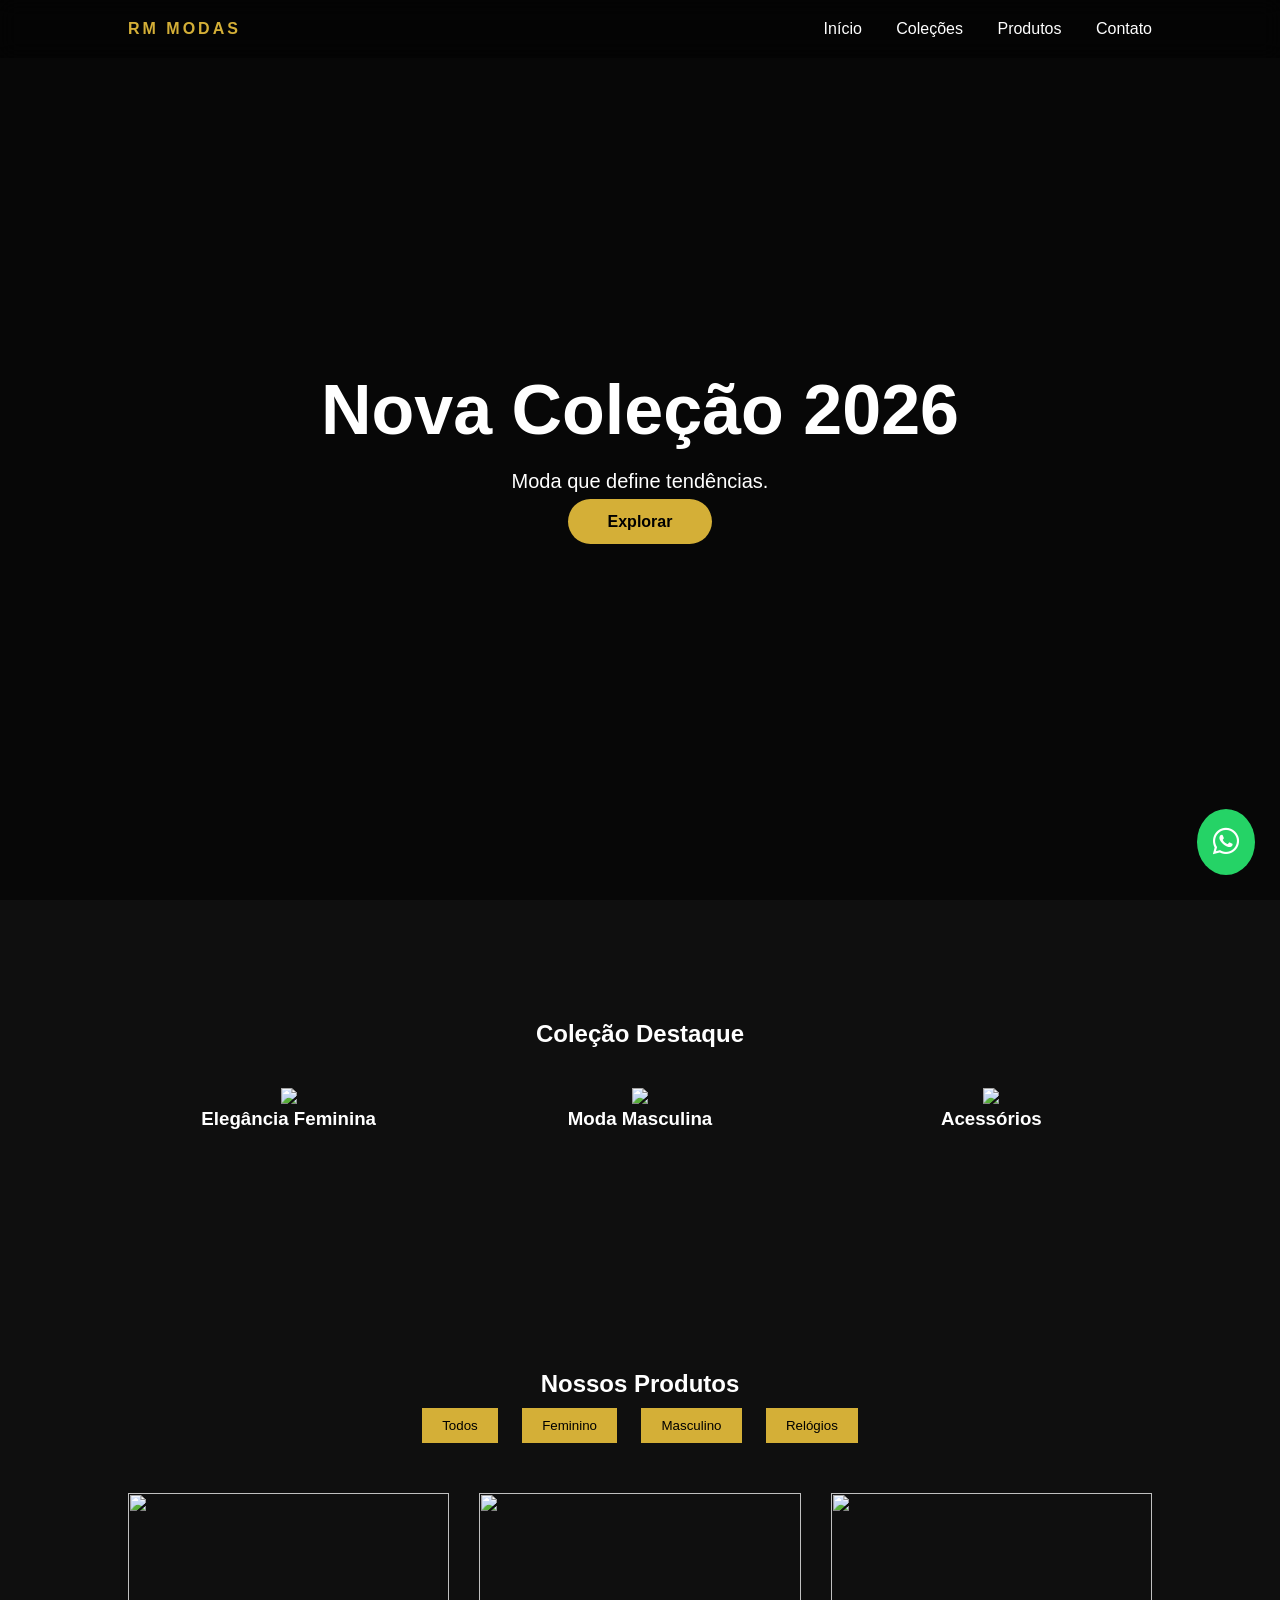
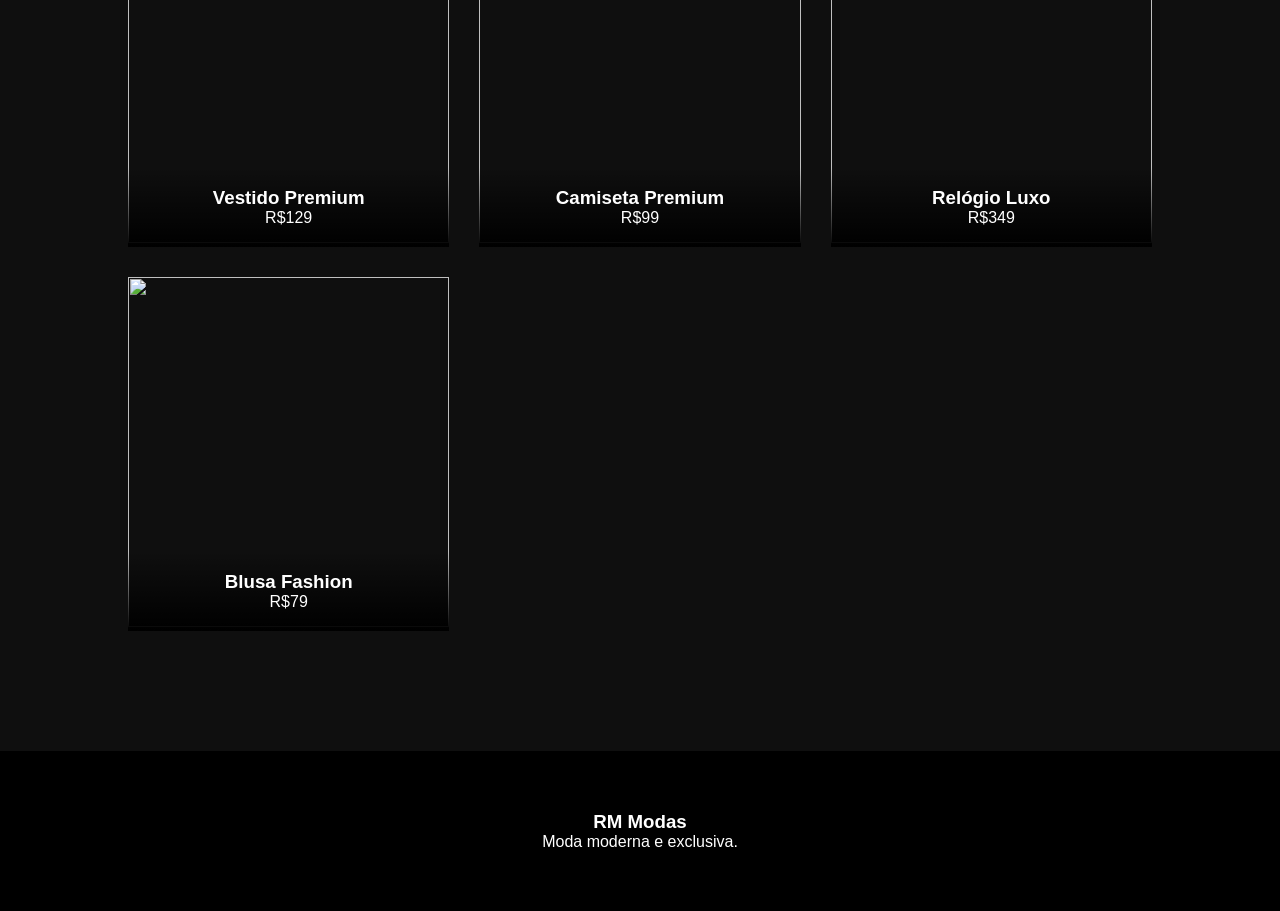
==== loja-de-roupas/index.html @ 741c0644 "adicionei projetos existentes adicionado projeto loja de roupas e barbearia" ====
<!DOCTYPE html>
<html lang="pt-br">

<head>

<meta charset="UTF-8">
<meta name="viewport" content="width=device-width, initial-scale=1.0">

<title>RM Modas | Coleção Premium</title>

<link rel="stylesheet" href="css/style.css">

<link rel="stylesheet"
href="https://cdnjs.cloudflare.com/ajax/libs/font-awesome/6.5.0/css/all.min.css">

</head>

<body>

<header id="header">

<div class="logo">RM MODAS</div>

<nav>

<a href="#">Início</a>
<a href="#colecao">Coleções</a>
<a href="#produtos">Produtos</a>
<a href="#contato">Contato</a>

</nav>

</header>

<section class="hero">

<div class="hero-content">

<h1>Nova Coleção 2026</h1>

<p>Moda que define tendências.</p>

<a href="#produtos" class="btn">Explorar</a>

</div>

</section>


<section class="colecao" id="colecao">

<h2>Coleção Destaque</h2>

<div class="colecao-grid">

<div class="colecao-card">
<img src="https://images.unsplash.com/photo-1483985988355-763728e1935b">
<h3>Elegância Feminina</h3>
</div>

<div class="colecao-card">
<img src="https://images.unsplash.com/photo-1516826957135-700dedea698c">
<h3>Moda Masculina</h3>
</div>

<div class="colecao-card">
<img src="https://images.unsplash.com/photo-1518546305927-5a555bb7020d">
<h3>Acessórios</h3>
</div>

</div>

</section>


<section class="produtos" id="produtos">

<h2>Nossos Produtos</h2>

<div class="filtros">

<button data-filter="all">Todos</button>
<button data-filter="feminino">Feminino</button>
<button data-filter="masculino">Masculino</button>
<button data-filter="relogio">Relógios</button>

</div>

<div class="galeria">

<div class="item feminino">
<img src="https://images.unsplash.com/photo-1520975922071-7b1d6c60dff1">
<div class="info">
<h3>Vestido Premium</h3>
<p>R$129</p>
</div>
</div>

<div class="item masculino">
<img src="https://images.unsplash.com/photo-1520974735194-ef2d04c33c8e">
<div class="info">
<h3>Camiseta Premium</h3>
<p>R$99</p>
</div>
</div>

<div class="item relogio">
<img src="https://images.unsplash.com/photo-1509048191080-d2984bad6ae5">
<div class="info">
<h3>Relógio Luxo</h3>
<p>R$349</p>
</div>
</div>

<div class="item feminino">
<img src="https://images.unsplash.com/photo-1503341504253-dff4815485f1">
<div class="info">
<h3>Blusa Fashion</h3>
<p>R$79</p>
</div>
</div>

</div>

</section>


<footer id="contato">

<h3>RM Modas</h3>

<p>Moda moderna e exclusiva.</p>

</footer>


<a href="https://wa.me/5541992274453" class="whatsapp" target="_blank">

<i class="fab fa-whatsapp"></i>

</a>

<script src="js/script.js"></script>

</body>
</html>
---- loja-de-roupas/css/style.css ----
*{
margin:0;
padding:0;
box-sizing:border-box;
font-family:Arial;
}

body{
background:#0f0f0f;
color:white;
}

/* MENU GLASS */

header{

position:fixed;

width:100%;

display:flex;

justify-content:space-between;

padding:20px 10%;

background:rgba(0,0,0,0.4);

backdrop-filter:blur(10px);

z-index:1000;

}

nav a{

margin-left:30px;

color:white;

text-decoration:none;

transition:0.3s;

}

nav a:hover{

color:#d4af37;

}

.logo{

font-weight:bold;

letter-spacing:3px;

color:#d4af37;

}

/* HERO */

.hero{

height:100vh;

background:

linear-gradient(#0008,#0008),

url("https://images.unsplash.com/photo-1445205170230-053b83016050");

background-size:cover;

display:flex;

align-items:center;

justify-content:center;

text-align:center;

}

.hero h1{

font-size:70px;

}

.hero p{

margin:20px 0;

font-size:20px;

}

.btn{

background:#d4af37;

padding:14px 40px;

border-radius:40px;

text-decoration:none;

color:#000;

font-weight:bold;

}

/* COLEÇÕES */

.colecao{

padding:120px 10%;

text-align:center;

}

.colecao-grid{

display:grid;

grid-template-columns:repeat(auto-fit,minmax(300px,1fr));

gap:30px;

margin-top:40px;

}

.colecao-card{

overflow:hidden;

border-radius:10px;

}

.colecao-card img{

width:100%;

transition:0.5s;

}

.colecao-card:hover img{

transform:scale(1.1);

}

/* PRODUTOS */

.produtos{

padding:120px 10%;

text-align:center;

}

.filtros button{

margin:10px;

padding:10px 20px;

background:#d4af37;

border:none;

cursor:pointer;

}

.galeria{

margin-top:40px;

display:grid;

grid-template-columns:repeat(auto-fit,minmax(250px,1fr));

gap:30px;

}

.item{

position:relative;

overflow:hidden;

}

.item img{

width:100%;

height:350px;

object-fit:cover;

}

.info{

position:absolute;

bottom:0;

background:linear-gradient(transparent,#000);

width:100%;

padding:20px;

}

/* FOOTER */

footer{

padding:60px;

text-align:center;

background:#000;

}

/* WHATSAPP */

.whatsapp{

position:fixed;

right:25px;

bottom:25px;

background:#25d366;

font-size:30px;

padding:16px;

border-radius:50%;

color:white;

}
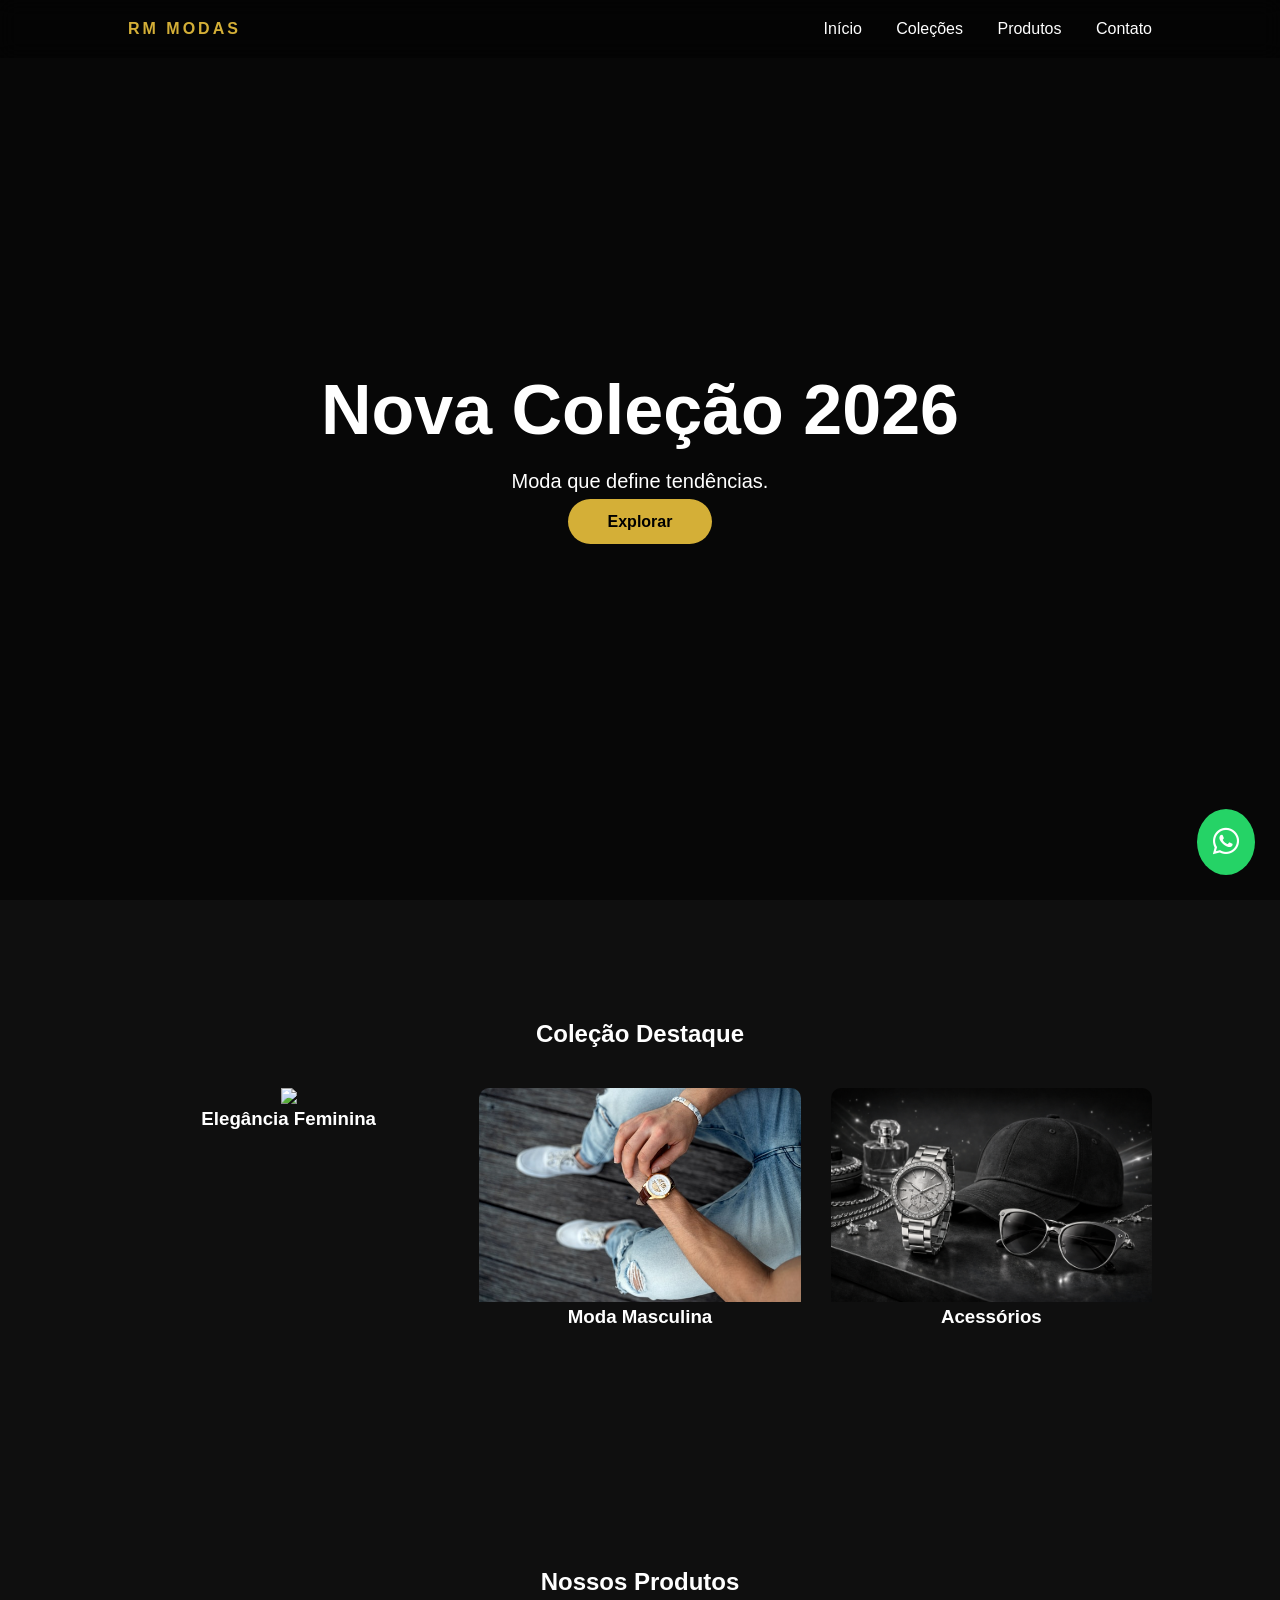
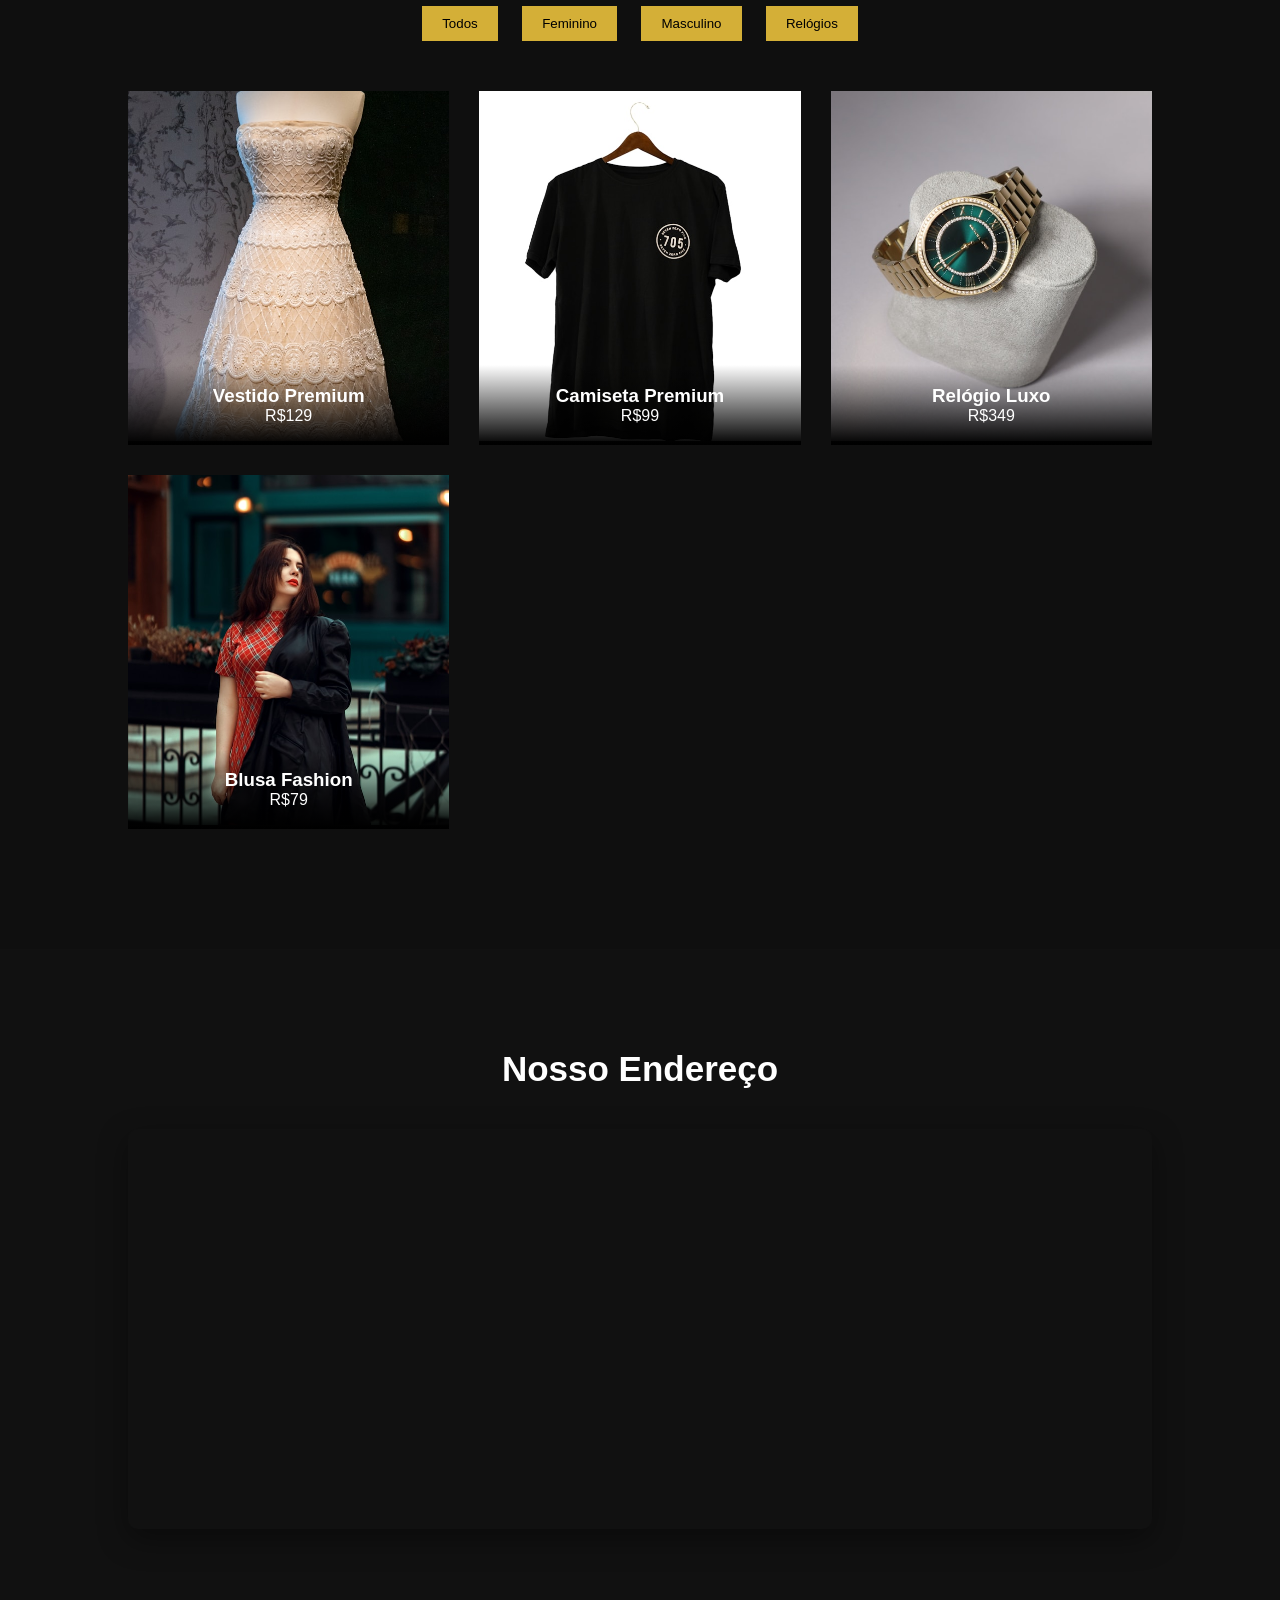
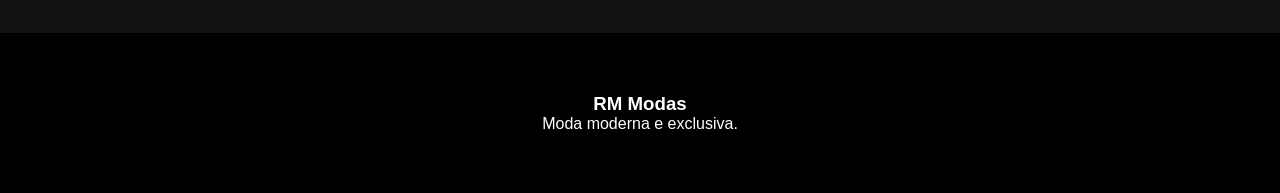
==== commit 3ac6a6c8: "atualização site de roupas" ====
--- a/loja-de-roupas/index.html
+++ b/loja-de-roupas/index.html
@@ -59,12 +59,12 @@
 </div>
 
 <div class="colecao-card">
-<img src="https://images.unsplash.com/photo-1516826957135-700dedea698c">
+<img src="img/moda-masc.jpg">
 <h3>Moda Masculina</h3>
 </div>
 
 <div class="colecao-card">
-<img src="https://images.unsplash.com/photo-1518546305927-5a555bb7020d">
+<img src="img/acessorios.png">
 <h3>Acessórios</h3>
 </div>
 
@@ -89,7 +89,7 @@
 <div class="galeria">
 
 <div class="item feminino">
-<img src="https://images.unsplash.com/photo-1520975922071-7b1d6c60dff1">
+<img src="img/vestido.jpg">
 <div class="info">
 <h3>Vestido Premium</h3>
 <p>R$129</p>
@@ -97,7 +97,7 @@
 </div>
 
 <div class="item masculino">
-<img src="https://images.unsplash.com/photo-1520974735194-ef2d04c33c8e">
+<img src="img/camiseta.jpg">
 <div class="info">
 <h3>Camiseta Premium</h3>
 <p>R$99</p>
@@ -105,7 +105,7 @@
 </div>
 
 <div class="item relogio">
-<img src="https://images.unsplash.com/photo-1509048191080-d2984bad6ae5">
+<img src="img/relogio.jpg">
 <div class="info">
 <h3>Relógio Luxo</h3>
 <p>R$349</p>
@@ -113,7 +113,7 @@
 </div>
 
 <div class="item feminino">
-<img src="https://images.unsplash.com/photo-1503341504253-dff4815485f1">
+<img src="img/blusa.jpg">
 <div class="info">
 <h3>Blusa Fashion</h3>
 <p>R$79</p>
@@ -121,6 +121,21 @@
 </div>
 
 </div>
+
+</section>
+
+<section class="mapa">
+
+<h2>Nosso Endereço</h2>
+
+<iframe 
+src="https://www.google.com/maps?q=Balneario%20Praia%20do%20Leste%20PR&output=embed"
+width="100%" 
+height="400" 
+style="border:0;" 
+allowfullscreen="" 
+loading="lazy">
+</iframe>
 
 </section>
 
--- a/loja-de-roupas/css/style.css
+++ b/loja-de-roupas/css/style.css
@@ -185,11 +185,8 @@
 .galeria{
 
 margin-top:40px;
-
 display:grid;
-
 grid-template-columns:repeat(auto-fit,minmax(250px,1fr));
-
 gap:30px;
 
 }
@@ -258,4 +255,30 @@
 
 color:white;
 
+}
+
+.mapa{
+
+padding:100px 10%;
+
+background:#111;
+
+text-align:center;
+
+}
+
+.mapa h2{
+
+margin-bottom:40px;
+
+font-size:35px;
+
+}
+
+.mapa iframe{
+
+border-radius:10px;
+
+box-shadow:0 10px 30px rgba(0,0,0,0.4);
+
 }
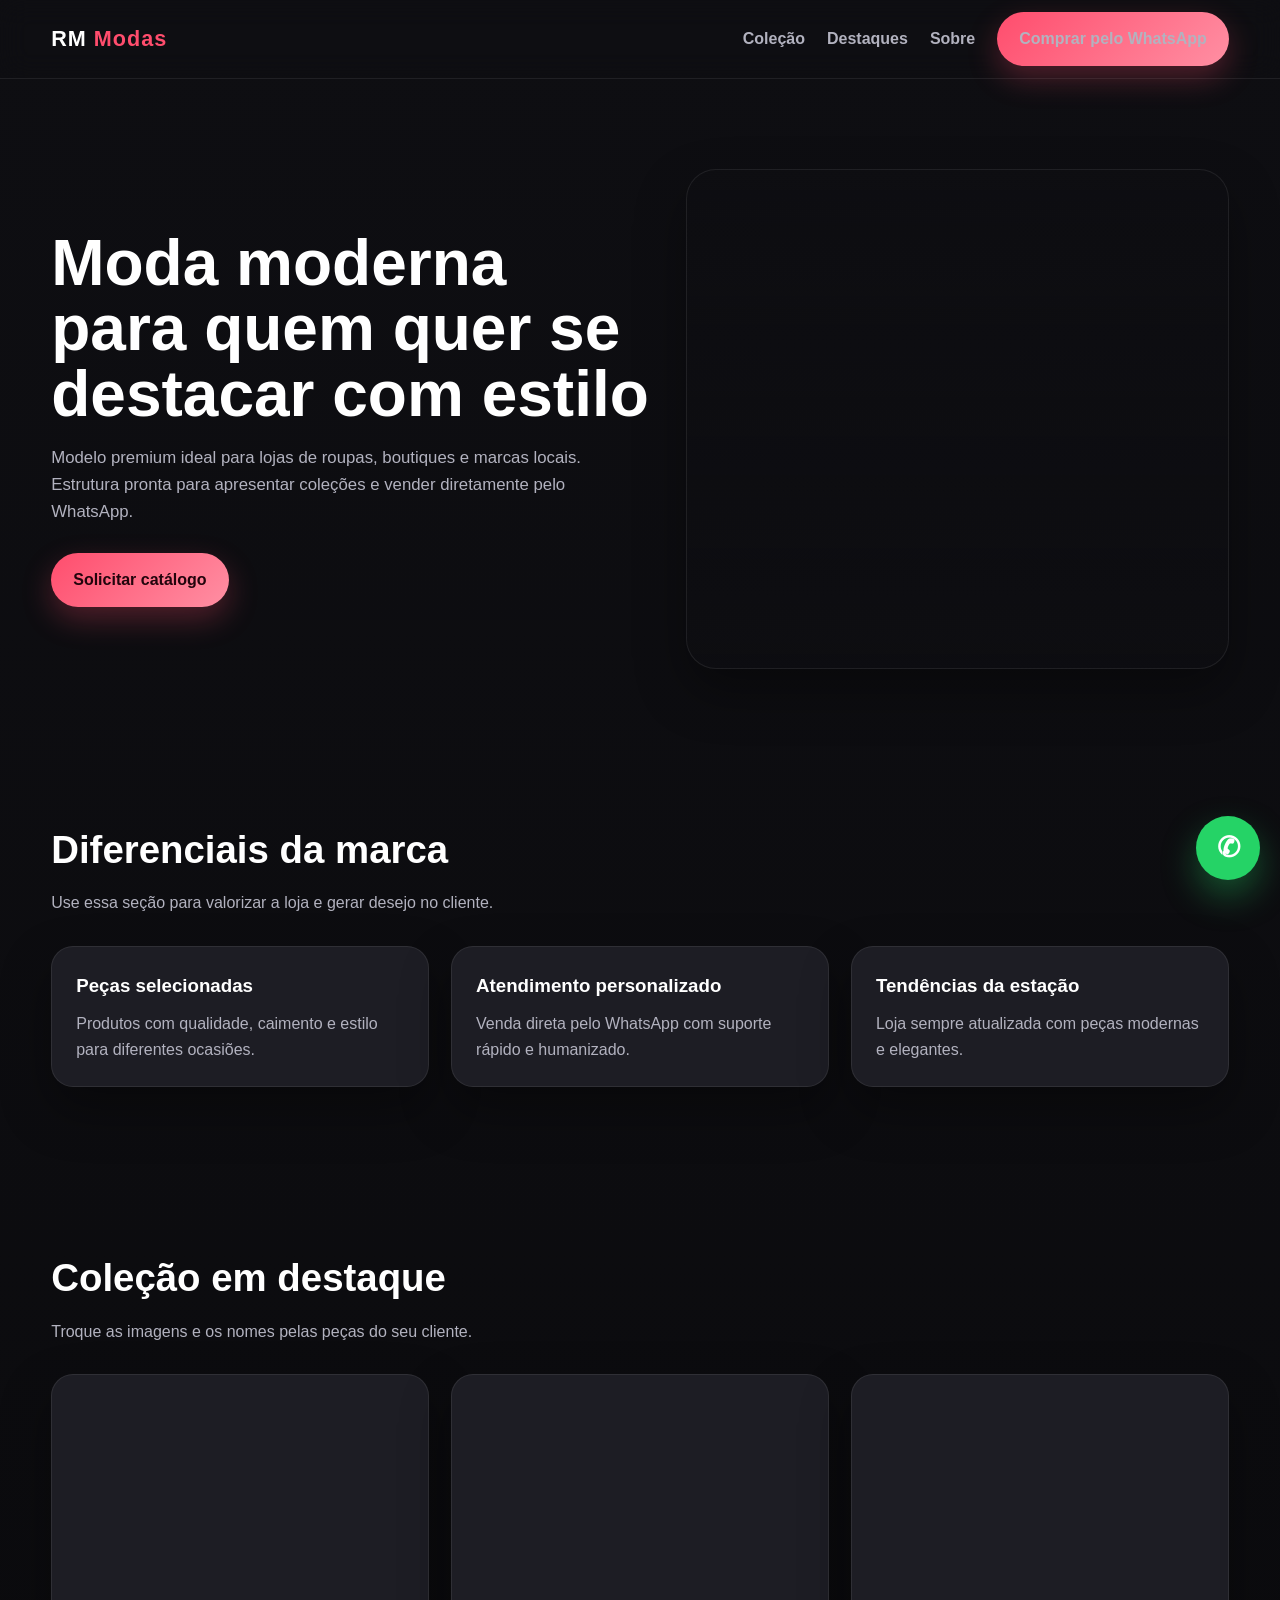
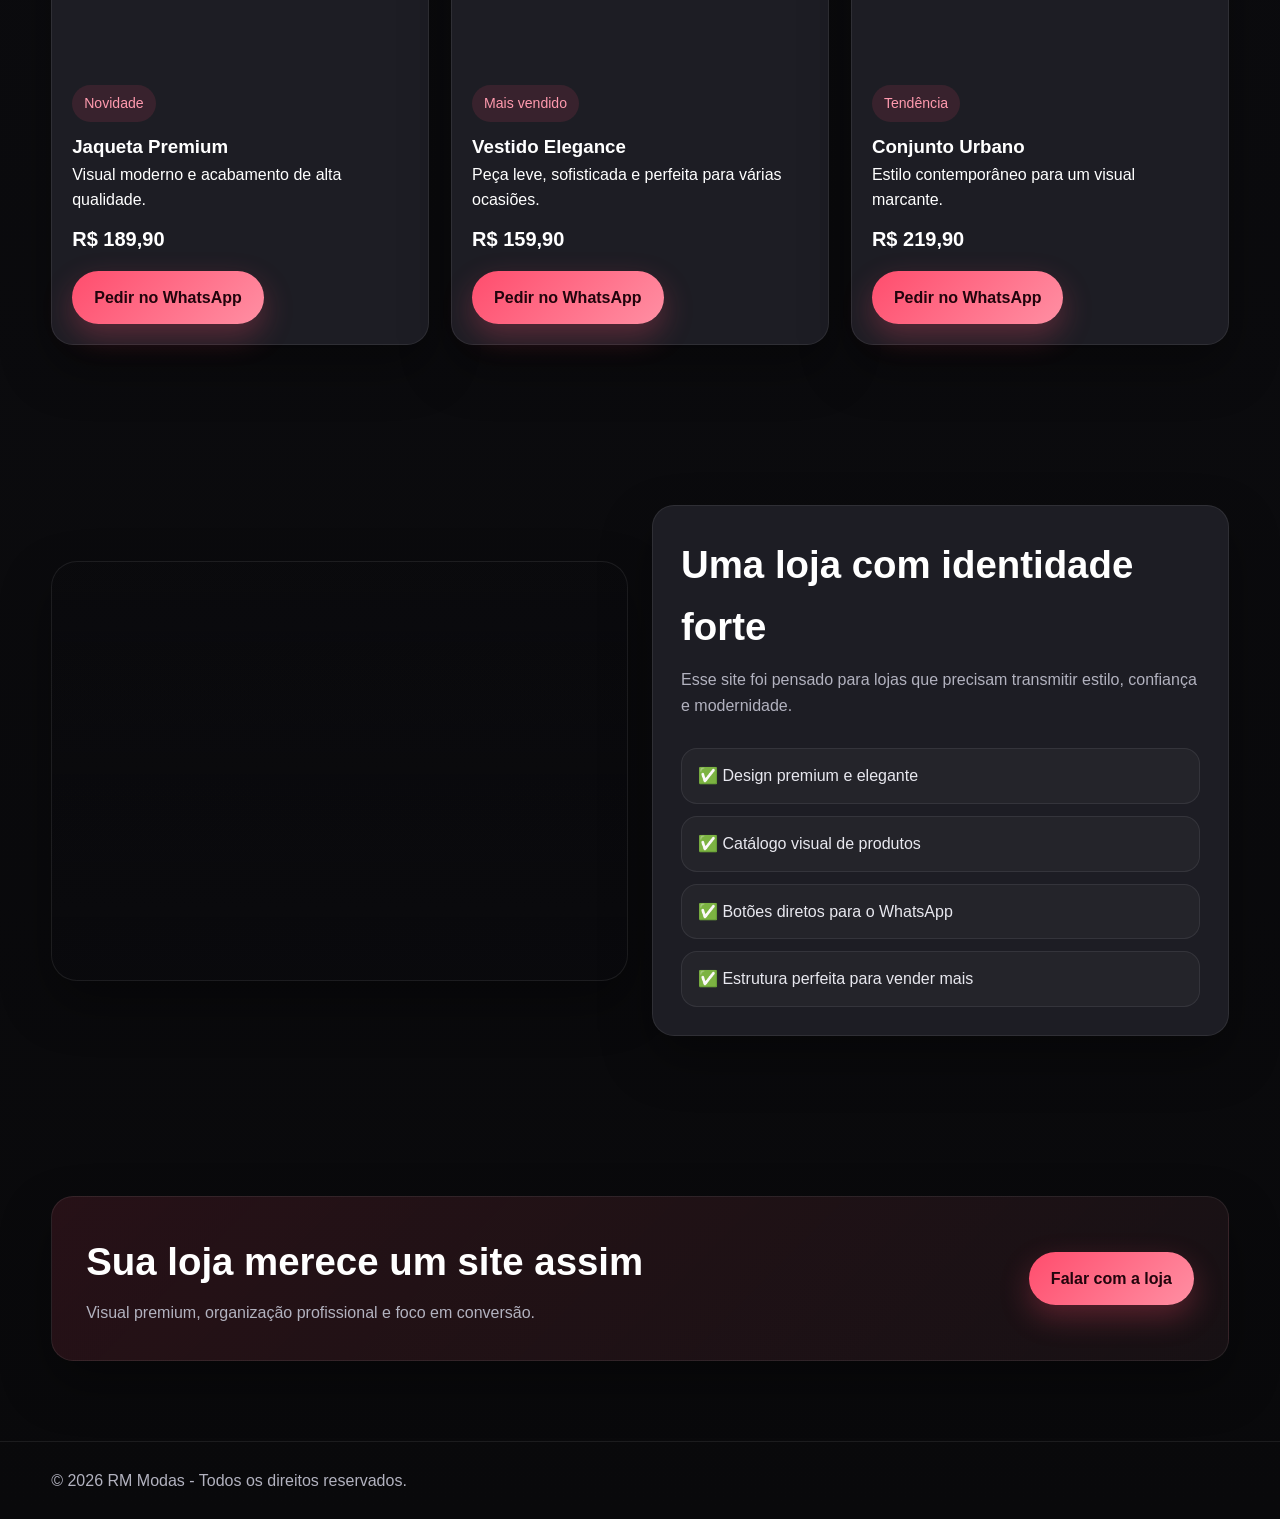
==== commit 755c5364: "criado pagina de serviços, e atualizado modelos de sites" ====
--- a/loja-de-roupas/index.html
+++ b/loja-de-roupas/index.html
@@ -1,161 +1,407 @@
 <!DOCTYPE html>
-<html lang="pt-br">
-
+<html lang="pt-BR">
 <head>
-
-<meta charset="UTF-8">
-<meta name="viewport" content="width=device-width, initial-scale=1.0">
-
-<title>RM Modas | Coleção Premium</title>
-
-<link rel="stylesheet" href="css/style.css">
-
-<link rel="stylesheet"
-href="https://cdnjs.cloudflare.com/ajax/libs/font-awesome/6.5.0/css/all.min.css">
-
+  <meta charset="UTF-8">
+  <meta name="viewport" content="width=device-width, initial-scale=1.0">
+  <title>RM Modas | Estilo e Elegância</title>
+  <meta name="description" content="Moda feminina e masculina com estilo, qualidade e atendimento direto pelo WhatsApp.">
+  <style>
+    :root{
+      --bg:#0f0f12;
+      --bg-soft:#18181d;
+      --card:#1d1d24;
+      --line:rgba(255,255,255,.08);
+      --text:#ffffff;
+      --muted:#b2b2bf;
+      --primary:#ff4d6d;
+      --primary-2:#ff8fa3;
+      --radius:22px;
+      --max:1200px;
+      --shadow:0 22px 50px rgba(0,0,0,.35);
+    }
+
+    *{margin:0;padding:0;box-sizing:border-box}
+    body{
+      font-family:Arial, Helvetica, sans-serif;
+      background:linear-gradient(180deg, #0e0e12, #09090b);
+      color:var(--text);
+      line-height:1.6;
+    }
+
+    a{text-decoration:none;color:inherit}
+    .container{width:min(92%,var(--max));margin:0 auto}
+    img{max-width:100%;display:block}
+
+    .header{
+      position:sticky;top:0;z-index:1000;
+      background:rgba(15,15,18,.78);
+      backdrop-filter:blur(14px);
+      border-bottom:1px solid var(--line);
+    }
+
+    .nav{
+      min-height:78px;
+      display:flex;
+      align-items:center;
+      justify-content:space-between;
+      gap:20px;
+    }
+
+    .logo{
+      font-size:1.35rem;
+      font-weight:800;
+      letter-spacing:1px;
+    }
+    .logo span{color:var(--primary)}
+
+    .menu{display:flex;gap:22px;align-items:center}
+    .menu a{color:var(--muted);font-weight:600}
+    .menu a:hover{color:#fff}
+
+    .btn{
+      padding:14px 22px;
+      border-radius:999px;
+      display:inline-flex;
+      align-items:center;
+      justify-content:center;
+      font-weight:700;
+      transition:.3s ease;
+    }
+
+    .btn-primary{
+      background:linear-gradient(135deg,var(--primary),var(--primary-2));
+      color:#22040c;
+      box-shadow:0 12px 30px rgba(255,77,109,.28);
+    }
+
+    .hero{
+      padding:90px 0 70px;
+    }
+
+    .hero-grid{
+      display:grid;
+      grid-template-columns:1.05fr .95fr;
+      gap:34px;
+      align-items:center;
+    }
+
+    .hero h1{
+      font-size:clamp(2.4rem,5vw,4.8rem);
+      line-height:1.02;
+      margin-bottom:18px;
+    }
+
+    .hero p{
+      color:var(--muted);
+      font-size:1.05rem;
+      margin-bottom:28px;
+      max-width:620px;
+    }
+
+    .hero-image{
+      min-height:500px;
+      border-radius:30px;
+      background:
+        linear-gradient(rgba(14,14,18,.2), rgba(14,14,18,.55)),
+        url('https://images.unsplash.com/photo-1483985988355-763728e1935b?auto=format&fit=crop&w=1200&q=80') center/cover;
+      border:1px solid var(--line);
+      box-shadow:var(--shadow);
+    }
+
+    section{padding:80px 0}
+    .section-title{
+      font-size:clamp(1.8rem,3vw,3rem);
+      margin-bottom:10px;
+    }
+    .section-subtitle{
+      color:var(--muted);
+      margin-bottom:30px;
+      max-width:700px;
+    }
+
+    .features{
+      display:grid;
+      grid-template-columns:repeat(3,1fr);
+      gap:22px;
+    }
+
+    .feature,.product,.cta,.about-box{
+      background:var(--card);
+      border:1px solid var(--line);
+      border-radius:var(--radius);
+      box-shadow:var(--shadow);
+    }
+
+    .feature{
+      padding:24px;
+    }
+
+    .feature h3{margin-bottom:10px}
+    .feature p{color:var(--muted)}
+
+    .products{
+      display:grid;
+      grid-template-columns:repeat(3,1fr);
+      gap:22px;
+    }
+
+    .product-image{
+      height:290px;
+      border-top-left-radius:22px;
+      border-top-right-radius:22px;
+      background-size:cover;
+      background-position:center;
+    }
+
+    .product-content{
+      padding:20px;
+    }
+
+    .tag{
+      display:inline-block;
+      padding:7px 12px;
+      border-radius:999px;
+      background:rgba(255,77,109,.12);
+      color:#ff9aae;
+      font-size:.88rem;
+      margin-bottom:10px;
+    }
+
+    .price{
+      margin:10px 0 16px;
+      font-size:1.25rem;
+      font-weight:800;
+      color:#fff;
+    }
+
+    .about{
+      display:grid;
+      grid-template-columns:1fr 1fr;
+      gap:24px;
+      align-items:center;
+    }
+
+    .about-photo{
+      min-height:420px;
+      border-radius:26px;
+      background:
+        linear-gradient(rgba(10,10,14,.25), rgba(10,10,14,.55)),
+        url('https://images.unsplash.com/photo-1445205170230-053b83016050?auto=format&fit=crop&w=1200&q=80') center/cover;
+      border:1px solid var(--line);
+      box-shadow:var(--shadow);
+    }
+
+    .about-box{
+      padding:28px;
+    }
+
+    .about-box ul{
+      margin-top:18px;
+      display:grid;
+      gap:12px;
+      list-style:none;
+    }
+
+    .about-box li{
+      background:rgba(255,255,255,.03);
+      border:1px solid var(--line);
+      padding:14px 16px;
+      border-radius:16px;
+      color:#e8e8ef;
+    }
+
+    .cta{
+      padding:34px;
+      display:flex;
+      align-items:center;
+      justify-content:space-between;
+      gap:20px;
+      flex-wrap:wrap;
+      background:linear-gradient(135deg, rgba(255,77,109,.12), rgba(255,143,163,.06));
+    }
+
+    .footer{
+      padding:26px 0;
+      border-top:1px solid var(--line);
+      color:var(--muted);
+    }
+
+    .whatsapp{
+      position:fixed;
+      right:20px;
+      bottom:20px;
+      width:64px;height:64px;border-radius:50%;
+      background:#25D366;color:#fff;
+      display:grid;place-items:center;
+      font-size:28px;font-weight:700;
+      box-shadow:0 16px 35px rgba(37,211,102,.35);
+      z-index:999;
+    }
+
+    .mobile-toggle{
+      display:none;
+      background:none;border:none;color:#fff;
+      font-size:1.8rem;cursor:pointer;
+    }
+
+    @media (max-width: 980px){
+      .hero-grid,.about,.features,.products{grid-template-columns:1fr}
+      .hero-image{min-height:360px}
+    }
+
+    @media (max-width: 768px){
+      .mobile-toggle{display:block}
+      .menu{
+        display:none;
+        position:absolute;
+        top:78px;left:0;right:0;
+        padding:20px;
+        flex-direction:column;
+        align-items:flex-start;
+        background:#14141a;
+        border-bottom:1px solid var(--line);
+      }
+      .menu.active{display:flex}
+    }
+  </style>
 </head>
-
 <body>
-
-<header id="header">
-
-<div class="logo">RM MODAS</div>
-
-<nav>
-
-<a href="#">Início</a>
-<a href="#colecao">Coleções</a>
-<a href="#produtos">Produtos</a>
-<a href="#contato">Contato</a>
-
-</nav>
-
-</header>
-
-<section class="hero">
-
-<div class="hero-content">
-
-<h1>Nova Coleção 2026</h1>
-
-<p>Moda que define tendências.</p>
-
-<a href="#produtos" class="btn">Explorar</a>
-
-</div>
-
-</section>
-
-
-<section class="colecao" id="colecao">
-
-<h2>Coleção Destaque</h2>
-
-<div class="colecao-grid">
-
-<div class="colecao-card">
-<img src="https://images.unsplash.com/photo-1483985988355-763728e1935b">
-<h3>Elegância Feminina</h3>
-</div>
-
-<div class="colecao-card">
-<img src="img/moda-masc.jpg">
-<h3>Moda Masculina</h3>
-</div>
-
-<div class="colecao-card">
-<img src="img/acessorios.png">
-<h3>Acessórios</h3>
-</div>
-
-</div>
-
-</section>
-
-
-<section class="produtos" id="produtos">
-
-<h2>Nossos Produtos</h2>
-
-<div class="filtros">
-
-<button data-filter="all">Todos</button>
-<button data-filter="feminino">Feminino</button>
-<button data-filter="masculino">Masculino</button>
-<button data-filter="relogio">Relógios</button>
-
-</div>
-
-<div class="galeria">
-
-<div class="item feminino">
-<img src="img/vestido.jpg">
-<div class="info">
-<h3>Vestido Premium</h3>
-<p>R$129</p>
-</div>
-</div>
-
-<div class="item masculino">
-<img src="img/camiseta.jpg">
-<div class="info">
-<h3>Camiseta Premium</h3>
-<p>R$99</p>
-</div>
-</div>
-
-<div class="item relogio">
-<img src="img/relogio.jpg">
-<div class="info">
-<h3>Relógio Luxo</h3>
-<p>R$349</p>
-</div>
-</div>
-
-<div class="item feminino">
-<img src="img/blusa.jpg">
-<div class="info">
-<h3>Blusa Fashion</h3>
-<p>R$79</p>
-</div>
-</div>
-
-</div>
-
-</section>
-
-<section class="mapa">
-
-<h2>Nosso Endereço</h2>
-
-<iframe 
-src="https://www.google.com/maps?q=Balneario%20Praia%20do%20Leste%20PR&output=embed"
-width="100%" 
-height="400" 
-style="border:0;" 
-allowfullscreen="" 
-loading="lazy">
-</iframe>
-
-</section>
-
-
-<footer id="contato">
-
-<h3>RM Modas</h3>
-
-<p>Moda moderna e exclusiva.</p>
-
-</footer>
-
-
-<a href="https://wa.me/5541992274453" class="whatsapp" target="_blank">
-
-<i class="fab fa-whatsapp"></i>
-
-</a>
-
-<script src="js/script.js"></script>
-
+  <header class="header">
+    <div class="container nav">
+      <a href="#" class="logo">RM <span>Modas</span></a>
+      <button class="mobile-toggle" id="mobileToggle">☰</button>
+      <nav class="menu" id="menu">
+        <a href="#colecao">Coleção</a>
+        <a href="#destaques">Destaques</a>
+        <a href="#sobre">Sobre</a>
+        <a href="https://wa.me/5541992274453" class="btn btn-primary">Comprar pelo WhatsApp</a>
+      </nav>
+    </div>
+  </header>
+
+  <main>
+    <section class="hero">
+      <div class="container hero-grid">
+        <div>
+          <h1>Moda moderna para quem quer se destacar com estilo</h1>
+          <p>
+            Modelo premium ideal para lojas de roupas, boutiques e marcas locais.
+            Estrutura pronta para apresentar coleções e vender diretamente pelo WhatsApp.
+          </p>
+          <a href="https://wa.me/5541992274453" class="btn btn-primary">Solicitar catálogo</a>
+        </div>
+        <div class="hero-image"></div>
+      </div>
+    </section>
+
+    <section id="destaques">
+      <div class="container">
+        <h2 class="section-title">Diferenciais da marca</h2>
+        <p class="section-subtitle">Use essa seção para valorizar a loja e gerar desejo no cliente.</p>
+
+        <div class="features">
+          <article class="feature">
+            <h3>Peças selecionadas</h3>
+            <p>Produtos com qualidade, caimento e estilo para diferentes ocasiões.</p>
+          </article>
+          <article class="feature">
+            <h3>Atendimento personalizado</h3>
+            <p>Venda direta pelo WhatsApp com suporte rápido e humanizado.</p>
+          </article>
+          <article class="feature">
+            <h3>Tendências da estação</h3>
+            <p>Loja sempre atualizada com peças modernas e elegantes.</p>
+          </article>
+        </div>
+      </div>
+    </section>
+
+    <section id="colecao">
+      <div class="container">
+        <h2 class="section-title">Coleção em destaque</h2>
+        <p class="section-subtitle">Troque as imagens e os nomes pelas peças do seu cliente.</p>
+
+        <div class="products">
+          <article class="product">
+            <div class="product-image" style="background-image:url('https://images.unsplash.com/photo-1529139574466-a303027c1d8b?auto=format&fit=crop&w=900&q=80')"></div>
+            <div class="product-content">
+              <span class="tag">Novidade</span>
+              <h3>Jaqueta Premium</h3>
+              <p>Visual moderno e acabamento de alta qualidade.</p>
+              <div class="price">R$ 189,90</div>
+              <a href="https://wa.me/5541992274453" class="btn btn-primary">Pedir no WhatsApp</a>
+            </div>
+          </article>
+
+          <article class="product">
+            <div class="product-image" style="background-image:url('https://images.unsplash.com/photo-1496747611176-843222e1e57c?auto=format&fit=crop&w=900&q=80')"></div>
+            <div class="product-content">
+              <span class="tag">Mais vendido</span>
+              <h3>Vestido Elegance</h3>
+              <p>Peça leve, sofisticada e perfeita para várias ocasiões.</p>
+              <div class="price">R$ 159,90</div>
+              <a href="https://wa.me/5541992274453" class="btn btn-primary">Pedir no WhatsApp</a>
+            </div>
+          </article>
+
+          <article class="product">
+            <div class="product-image" style="background-image:url('https://images.unsplash.com/photo-1515886657613-9f3515b0c78f?auto=format&fit=crop&w=900&q=80')"></div>
+            <div class="product-content">
+              <span class="tag">Tendência</span>
+              <h3>Conjunto Urbano</h3>
+              <p>Estilo contemporâneo para um visual marcante.</p>
+              <div class="price">R$ 219,90</div>
+              <a href="https://wa.me/5541992274453" class="btn btn-primary">Pedir no WhatsApp</a>
+            </div>
+          </article>
+        </div>
+      </div>
+    </section>
+
+    <section id="sobre">
+      <div class="container about">
+        <div class="about-photo"></div>
+        <div class="about-box">
+          <h2 class="section-title">Uma loja com identidade forte</h2>
+          <p class="section-subtitle">
+            Esse site foi pensado para lojas que precisam transmitir estilo, confiança e modernidade.
+          </p>
+          <ul>
+            <li>✅ Design premium e elegante</li>
+            <li>✅ Catálogo visual de produtos</li>
+            <li>✅ Botões diretos para o WhatsApp</li>
+            <li>✅ Estrutura perfeita para vender mais</li>
+          </ul>
+        </div>
+      </div>
+    </section>
+
+    <section>
+      <div class="container">
+        <div class="cta">
+          <div>
+            <h2 class="section-title" style="margin-bottom:8px">Sua loja merece um site assim</h2>
+            <p class="section-subtitle" style="margin:0">Visual premium, organização profissional e foco em conversão.</p>
+          </div>
+          <a href="https://wa.me/5541992274453" class="btn btn-primary">Falar com a loja</a>
+        </div>
+      </div>
+    </section>
+  </main>
+
+  <footer class="footer">
+    <div class="container">© 2026 RM Modas - Todos os direitos reservados.</div>
+  </footer>
+
+  <a class="whatsapp" href="https://wa.me/5541992274453">✆</a>
+
+  <script>
+    const mobileToggle = document.getElementById('mobileToggle');
+    const menu = document.getElementById('menu');
+
+    mobileToggle.addEventListener('click', () => {
+      menu.classList.toggle('active');
+    });
+  </script>
 </body>
 </html>
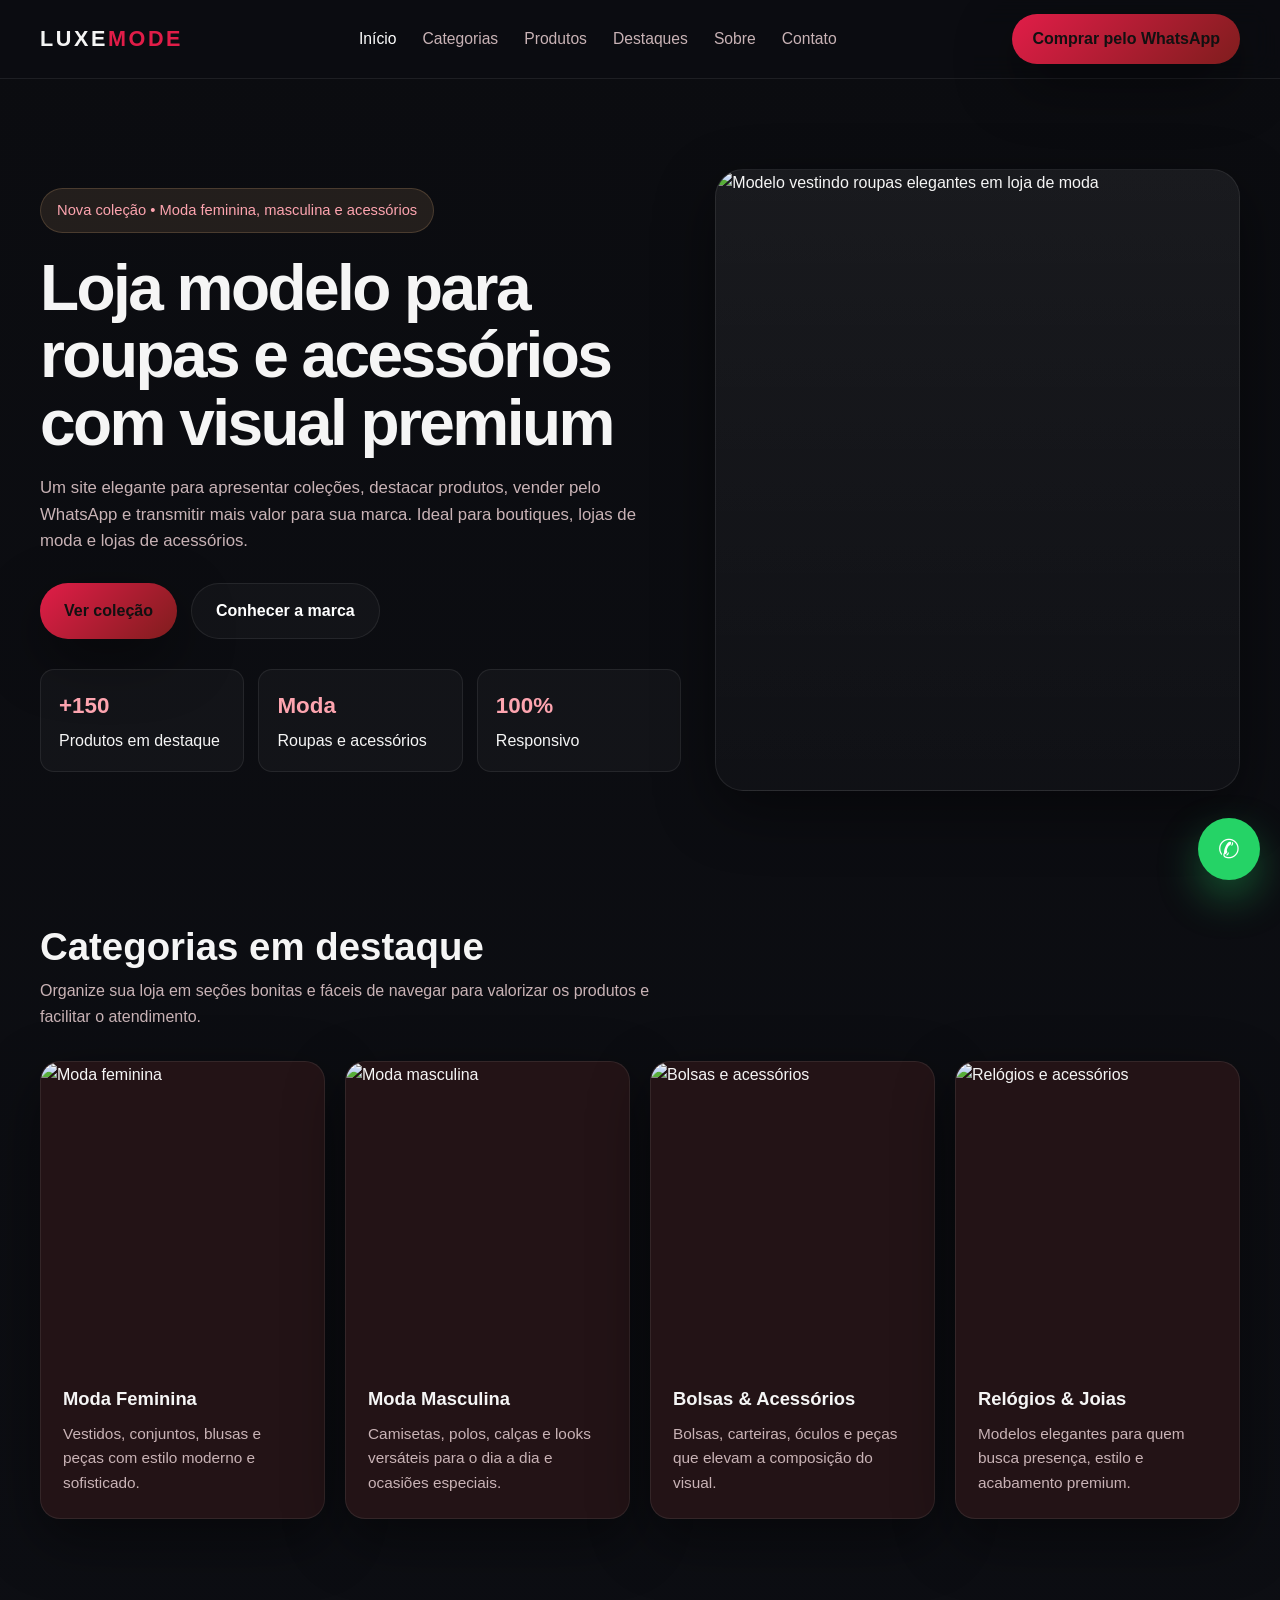
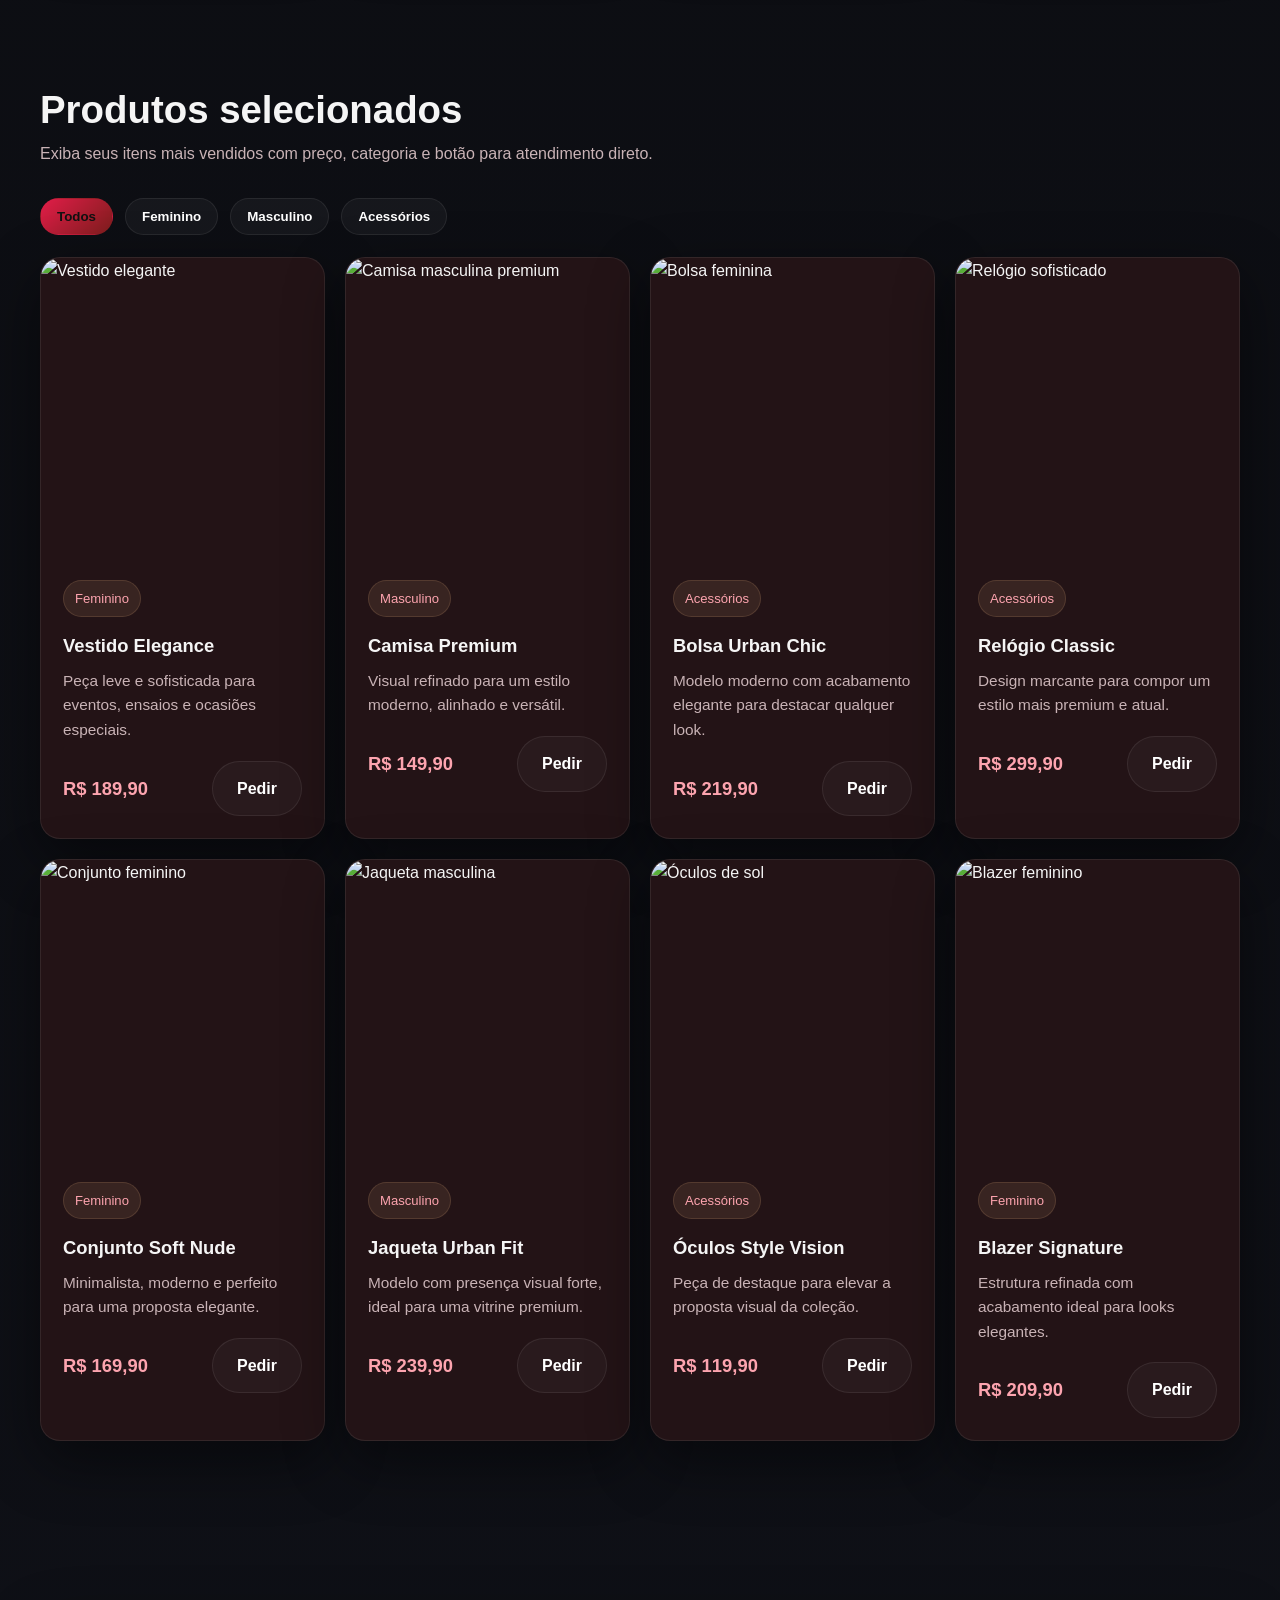
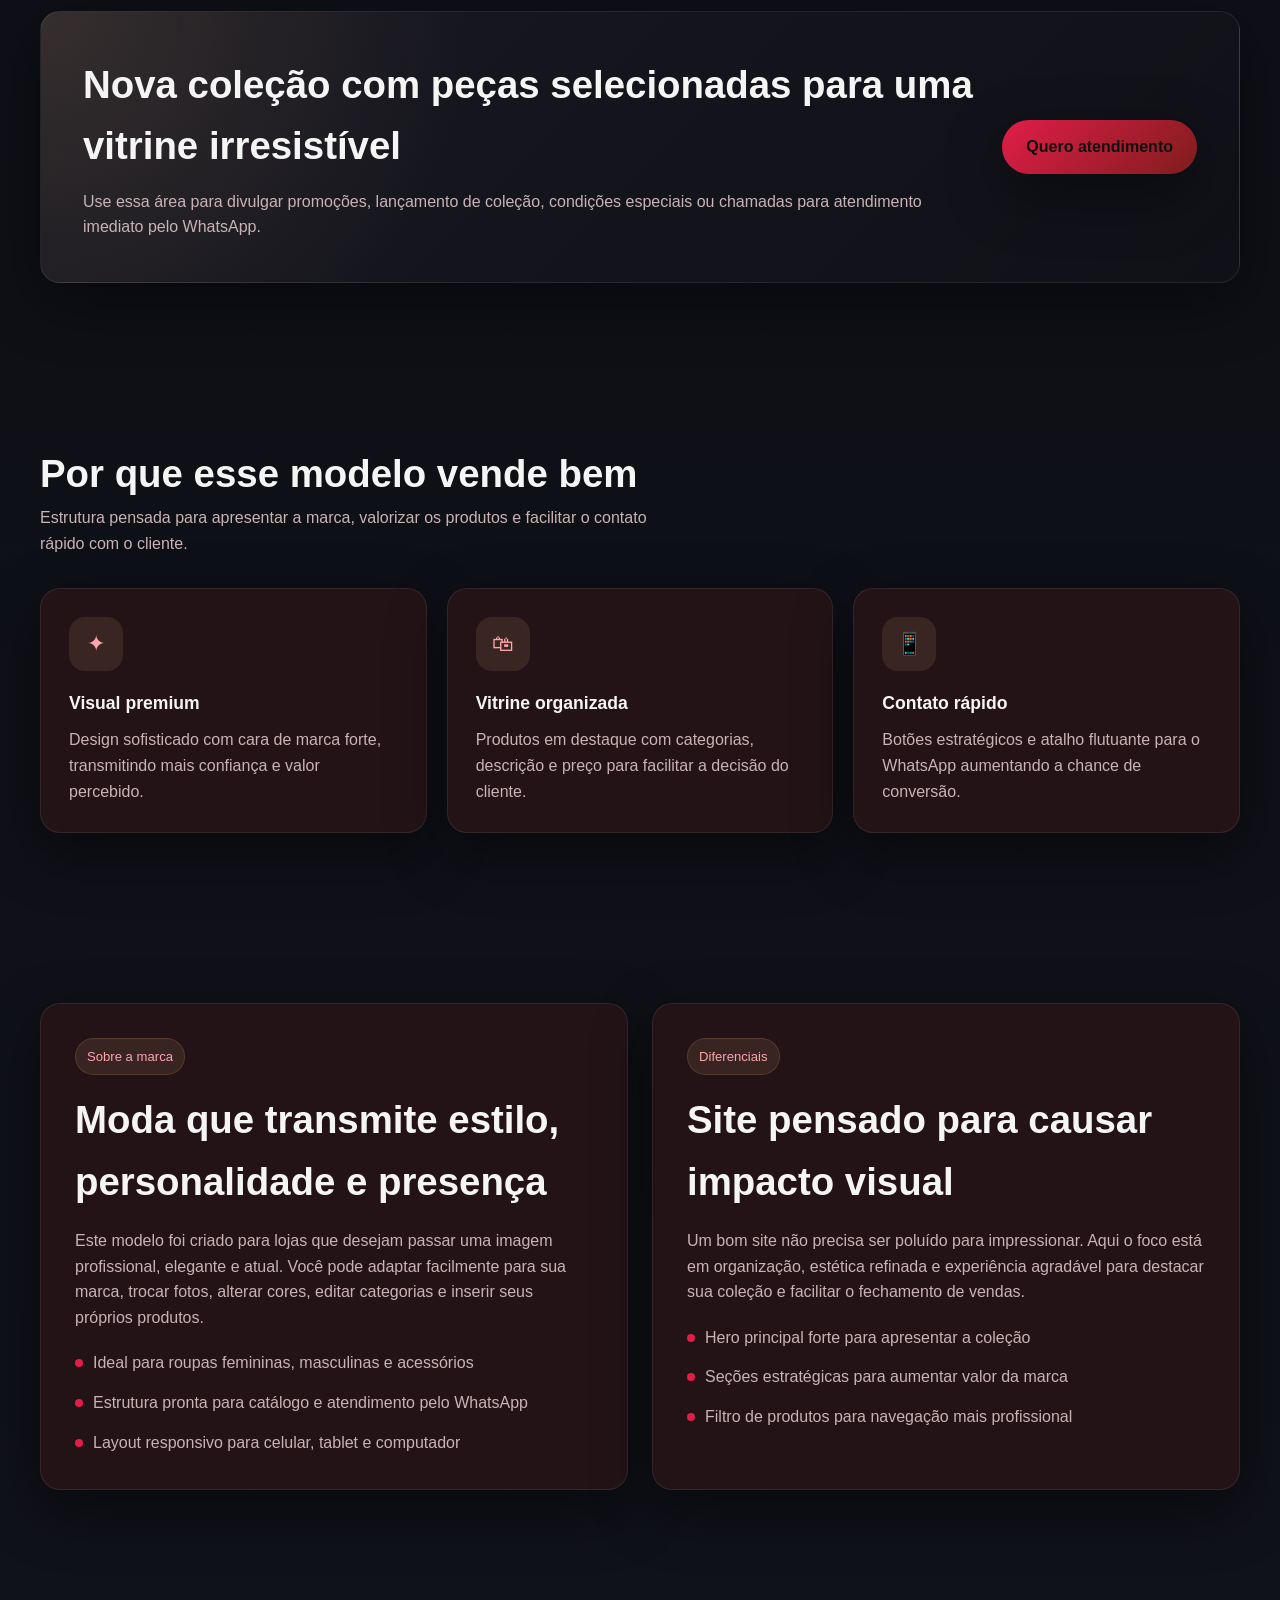
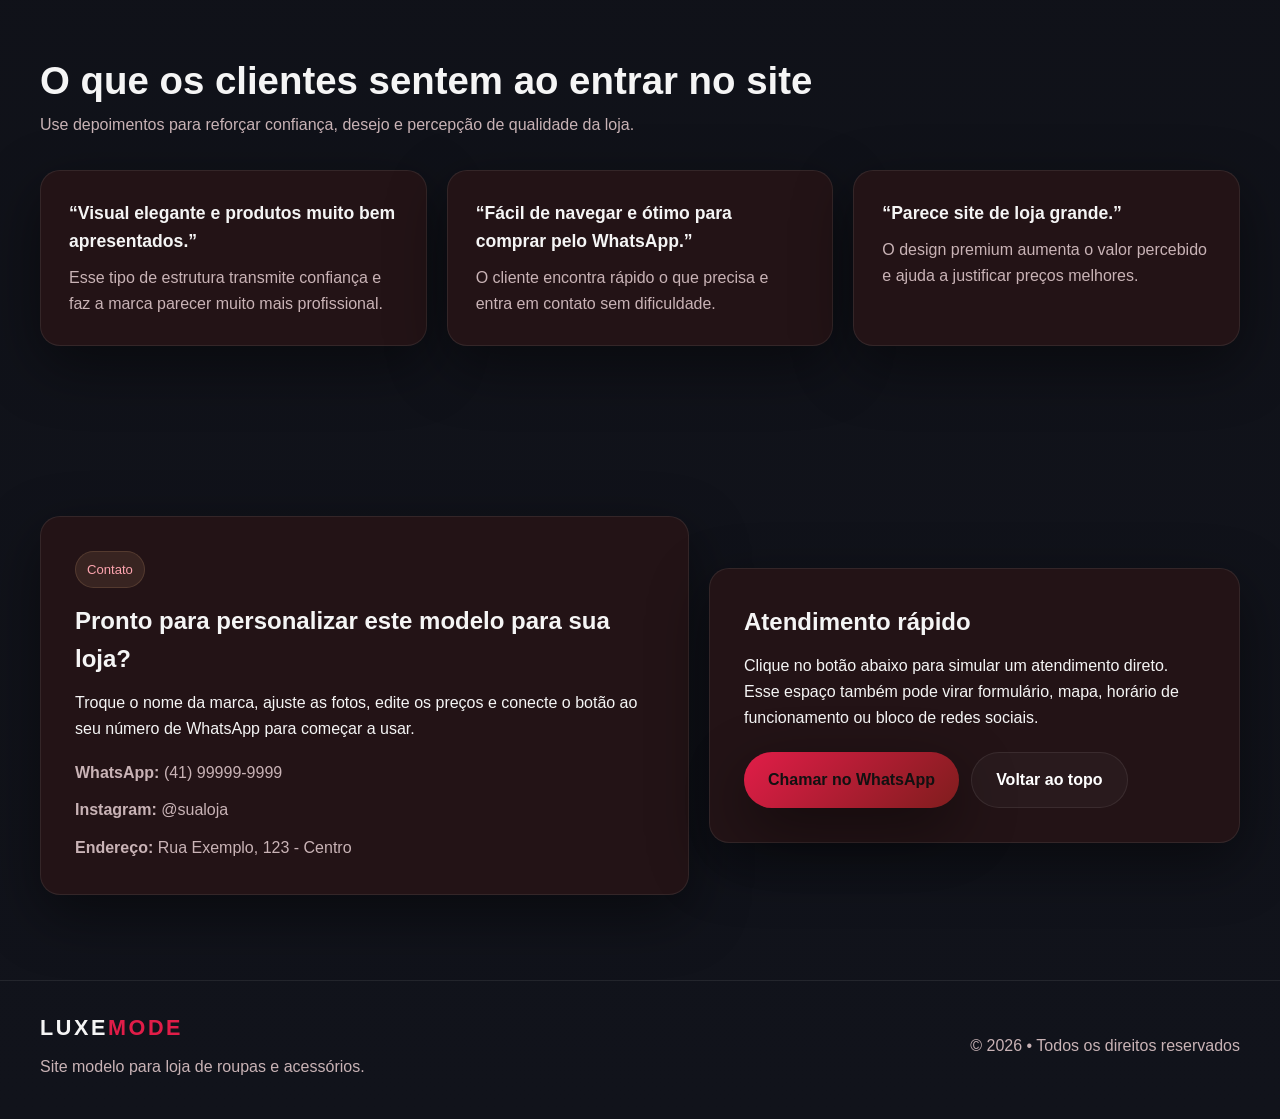
==== commit cab13b2e: "novo site de roupas" ====
--- a/loja-de-roupas/index.html
+++ b/loja-de-roupas/index.html
@@ -1,407 +1,391 @@
 <!DOCTYPE html>
 <html lang="pt-BR">
 <head>
-  <meta charset="UTF-8">
-  <meta name="viewport" content="width=device-width, initial-scale=1.0">
-  <title>RM Modas | Estilo e Elegância</title>
-  <meta name="description" content="Moda feminina e masculina com estilo, qualidade e atendimento direto pelo WhatsApp.">
-  <style>
-    :root{
-      --bg:#0f0f12;
-      --bg-soft:#18181d;
-      --card:#1d1d24;
-      --line:rgba(255,255,255,.08);
-      --text:#ffffff;
-      --muted:#b2b2bf;
-      --primary:#ff4d6d;
-      --primary-2:#ff8fa3;
-      --radius:22px;
-      --max:1200px;
-      --shadow:0 22px 50px rgba(0,0,0,.35);
-    }
-
-    *{margin:0;padding:0;box-sizing:border-box}
-    body{
-      font-family:Arial, Helvetica, sans-serif;
-      background:linear-gradient(180deg, #0e0e12, #09090b);
-      color:var(--text);
-      line-height:1.6;
-    }
-
-    a{text-decoration:none;color:inherit}
-    .container{width:min(92%,var(--max));margin:0 auto}
-    img{max-width:100%;display:block}
-
-    .header{
-      position:sticky;top:0;z-index:1000;
-      background:rgba(15,15,18,.78);
-      backdrop-filter:blur(14px);
-      border-bottom:1px solid var(--line);
-    }
-
-    .nav{
-      min-height:78px;
-      display:flex;
-      align-items:center;
-      justify-content:space-between;
-      gap:20px;
-    }
-
-    .logo{
-      font-size:1.35rem;
-      font-weight:800;
-      letter-spacing:1px;
-    }
-    .logo span{color:var(--primary)}
-
-    .menu{display:flex;gap:22px;align-items:center}
-    .menu a{color:var(--muted);font-weight:600}
-    .menu a:hover{color:#fff}
-
-    .btn{
-      padding:14px 22px;
-      border-radius:999px;
-      display:inline-flex;
-      align-items:center;
-      justify-content:center;
-      font-weight:700;
-      transition:.3s ease;
-    }
-
-    .btn-primary{
-      background:linear-gradient(135deg,var(--primary),var(--primary-2));
-      color:#22040c;
-      box-shadow:0 12px 30px rgba(255,77,109,.28);
-    }
-
-    .hero{
-      padding:90px 0 70px;
-    }
-
-    .hero-grid{
-      display:grid;
-      grid-template-columns:1.05fr .95fr;
-      gap:34px;
-      align-items:center;
-    }
-
-    .hero h1{
-      font-size:clamp(2.4rem,5vw,4.8rem);
-      line-height:1.02;
-      margin-bottom:18px;
-    }
-
-    .hero p{
-      color:var(--muted);
-      font-size:1.05rem;
-      margin-bottom:28px;
-      max-width:620px;
-    }
-
-    .hero-image{
-      min-height:500px;
-      border-radius:30px;
-      background:
-        linear-gradient(rgba(14,14,18,.2), rgba(14,14,18,.55)),
-        url('https://images.unsplash.com/photo-1483985988355-763728e1935b?auto=format&fit=crop&w=1200&q=80') center/cover;
-      border:1px solid var(--line);
-      box-shadow:var(--shadow);
-    }
-
-    section{padding:80px 0}
-    .section-title{
-      font-size:clamp(1.8rem,3vw,3rem);
-      margin-bottom:10px;
-    }
-    .section-subtitle{
-      color:var(--muted);
-      margin-bottom:30px;
-      max-width:700px;
-    }
-
-    .features{
-      display:grid;
-      grid-template-columns:repeat(3,1fr);
-      gap:22px;
-    }
-
-    .feature,.product,.cta,.about-box{
-      background:var(--card);
-      border:1px solid var(--line);
-      border-radius:var(--radius);
-      box-shadow:var(--shadow);
-    }
-
-    .feature{
-      padding:24px;
-    }
-
-    .feature h3{margin-bottom:10px}
-    .feature p{color:var(--muted)}
-
-    .products{
-      display:grid;
-      grid-template-columns:repeat(3,1fr);
-      gap:22px;
-    }
-
-    .product-image{
-      height:290px;
-      border-top-left-radius:22px;
-      border-top-right-radius:22px;
-      background-size:cover;
-      background-position:center;
-    }
-
-    .product-content{
-      padding:20px;
-    }
-
-    .tag{
-      display:inline-block;
-      padding:7px 12px;
-      border-radius:999px;
-      background:rgba(255,77,109,.12);
-      color:#ff9aae;
-      font-size:.88rem;
-      margin-bottom:10px;
-    }
-
-    .price{
-      margin:10px 0 16px;
-      font-size:1.25rem;
-      font-weight:800;
-      color:#fff;
-    }
-
-    .about{
-      display:grid;
-      grid-template-columns:1fr 1fr;
-      gap:24px;
-      align-items:center;
-    }
-
-    .about-photo{
-      min-height:420px;
-      border-radius:26px;
-      background:
-        linear-gradient(rgba(10,10,14,.25), rgba(10,10,14,.55)),
-        url('https://images.unsplash.com/photo-1445205170230-053b83016050?auto=format&fit=crop&w=1200&q=80') center/cover;
-      border:1px solid var(--line);
-      box-shadow:var(--shadow);
-    }
-
-    .about-box{
-      padding:28px;
-    }
-
-    .about-box ul{
-      margin-top:18px;
-      display:grid;
-      gap:12px;
-      list-style:none;
-    }
-
-    .about-box li{
-      background:rgba(255,255,255,.03);
-      border:1px solid var(--line);
-      padding:14px 16px;
-      border-radius:16px;
-      color:#e8e8ef;
-    }
-
-    .cta{
-      padding:34px;
-      display:flex;
-      align-items:center;
-      justify-content:space-between;
-      gap:20px;
-      flex-wrap:wrap;
-      background:linear-gradient(135deg, rgba(255,77,109,.12), rgba(255,143,163,.06));
-    }
-
-    .footer{
-      padding:26px 0;
-      border-top:1px solid var(--line);
-      color:var(--muted);
-    }
-
-    .whatsapp{
-      position:fixed;
-      right:20px;
-      bottom:20px;
-      width:64px;height:64px;border-radius:50%;
-      background:#25D366;color:#fff;
-      display:grid;place-items:center;
-      font-size:28px;font-weight:700;
-      box-shadow:0 16px 35px rgba(37,211,102,.35);
-      z-index:999;
-    }
-
-    .mobile-toggle{
-      display:none;
-      background:none;border:none;color:#fff;
-      font-size:1.8rem;cursor:pointer;
-    }
-
-    @media (max-width: 980px){
-      .hero-grid,.about,.features,.products{grid-template-columns:1fr}
-      .hero-image{min-height:360px}
-    }
-
-    @media (max-width: 768px){
-      .mobile-toggle{display:block}
-      .menu{
-        display:none;
-        position:absolute;
-        top:78px;left:0;right:0;
-        padding:20px;
-        flex-direction:column;
-        align-items:flex-start;
-        background:#14141a;
-        border-bottom:1px solid var(--line);
-      }
-      .menu.active{display:flex}
-    }
-  </style>
+  <meta charset="UTF-8" />
+  <meta name="viewport" content="width=device-width, initial-scale=1.0" />
+  <title>Elegance Store | Moda e Acessórios</title>
+  <meta name="description" content="Loja modelo para roupas e acessórios com visual moderno, elegante e responsivo." />
+  <link rel="stylesheet" href="css/style.css">
 </head>
 <body>
-  <header class="header">
-    <div class="container nav">
-      <a href="#" class="logo">RM <span>Modas</span></a>
-      <button class="mobile-toggle" id="mobileToggle">☰</button>
-      <nav class="menu" id="menu">
-        <a href="#colecao">Coleção</a>
-        <a href="#destaques">Destaques</a>
-        <a href="#sobre">Sobre</a>
-        <a href="https://wa.me/5541992274453" class="btn btn-primary">Comprar pelo WhatsApp</a>
+  <header class="topbar">
+    <div class="container">
+      <nav class="nav" id="nav">
+        <a href="#inicio" class="logo">LUXE<span>MODE</span></a>
+
+        <ul class="nav-links">
+          <li><a href="#inicio" class="active">Início</a></li>
+          <li><a href="#categorias">Categorias</a></li>
+          <li><a href="#produtos">Produtos</a></li>
+          <li><a href="#destaques">Destaques</a></li>
+          <li><a href="#sobre">Sobre</a></li>
+          <li><a href="#contato">Contato</a></li>
+        </ul>
+
+        <a href="#contato" class="nav-cta">Comprar pelo WhatsApp</a>
+        <button class="menu-toggle" id="menuToggle">Menu</button>
       </nav>
     </div>
   </header>
 
   <main>
-    <section class="hero">
-      <div class="container hero-grid">
+    <section class="hero" id="inicio">
+      <div class="container">
+        <div class="hero-grid">
+          <div>
+            <div class="eyebrow">Nova coleção • Moda feminina, masculina e acessórios</div>
+            <h1>Loja modelo para roupas e acessórios com visual premium</h1>
+            <p>
+              Um site elegante para apresentar coleções, destacar produtos, vender pelo WhatsApp e transmitir mais valor para sua marca. Ideal para boutiques, lojas de moda e lojas de acessórios.
+            </p>
+
+            <div class="hero-actions">
+              <a href="#produtos" class="btn btn-primary">Ver coleção</a>
+              <a href="#sobre" class="btn btn-outline">Conhecer a marca</a>
+            </div>
+
+            <div class="hero-stats">
+              <div class="stat">
+                <strong>+150</strong>
+                <span>Produtos em destaque</span>
+              </div>
+              <div class="stat">
+                <strong>Moda</strong>
+                <span>Roupas e acessórios</span>
+              </div>
+              <div class="stat">
+                <strong>100%</strong>
+                <span>Responsivo</span>
+              </div>
+            </div>
+          </div>
+
+          <div class="hero-card">
+            <img src="https://images.unsplash.com/photo-1529139574466-a303027c1d8b?auto=format&fit=crop&w=1200&q=80" alt="Modelo vestindo roupas elegantes em loja de moda" />
+          </div>
+        </div>
+      </div>
+    </section>
+
+    <section id="categorias">
+      <div class="container">
+        <div class="section-head">
+          <div>
+            <h2>Categorias em destaque</h2>
+            <p>Organize sua loja em seções bonitas e fáceis de navegar para valorizar os produtos e facilitar o atendimento.</p>
+          </div>
+        </div>
+
+        <div class="categories">
+          <article class="category-card">
+            <img src="https://images.unsplash.com/photo-1483985988355-763728e1935b?auto=format&fit=crop&w=1200&q=80" alt="Moda feminina" />
+            <div class="category-content">
+              <h3>Moda Feminina</h3>
+              <p>Vestidos, conjuntos, blusas e peças com estilo moderno e sofisticado.</p>
+            </div>
+          </article>
+
+          <article class="category-card">
+            <img src="https://images.unsplash.com/photo-1515886657613-9f3515b0c78f?auto=format&fit=crop&w=1200&q=80" alt="Moda masculina" />
+            <div class="category-content">
+              <h3>Moda Masculina</h3>
+              <p>Camisetas, polos, calças e looks versáteis para o dia a dia e ocasiões especiais.</p>
+            </div>
+          </article>
+
+          <article class="category-card">
+            <img src="https://images.unsplash.com/photo-1506152983158-b4a74a01c721?auto=format&fit=crop&w=1200&q=80" alt="Bolsas e acessórios" />
+            <div class="category-content">
+              <h3>Bolsas & Acessórios</h3>
+              <p>Bolsas, carteiras, óculos e peças que elevam a composição do visual.</p>
+            </div>
+          </article>
+
+          <article class="category-card">
+            <img src="https://images.unsplash.com/photo-1523170335258-f5ed11844a49?auto=format&fit=crop&w=1200&q=80" alt="Relógios e acessórios" />
+            <div class="category-content">
+              <h3>Relógios & Joias</h3>
+              <p>Modelos elegantes para quem busca presença, estilo e acabamento premium.</p>
+            </div>
+          </article>
+        </div>
+      </div>
+    </section>
+
+    <section id="produtos">
+      <div class="container">
+        <div class="section-head">
+          <div>
+            <h2>Produtos selecionados</h2>
+            <p>Exiba seus itens mais vendidos com preço, categoria e botão para atendimento direto.</p>
+          </div>
+        </div>
+
+        <div class="products-toolbar">
+          <button class="filter-btn active" data-filter="all">Todos</button>
+          <button class="filter-btn" data-filter="feminino">Feminino</button>
+          <button class="filter-btn" data-filter="masculino">Masculino</button>
+          <button class="filter-btn" data-filter="acessorios">Acessórios</button>
+        </div>
+
+        <div class="products-grid">
+          <article class="product-card" data-category="feminino">
+            <img src="https://images.unsplash.com/photo-1496747611176-843222e1e57c?auto=format&fit=crop&w=1200&q=80" alt="Vestido elegante" />
+            <div class="product-content">
+              <span class="tag">Feminino</span>
+              <h3>Vestido Elegance</h3>
+              <p>Peça leve e sofisticada para eventos, ensaios e ocasiões especiais.</p>
+              <div class="price-row">
+                <span class="price">R$ 189,90</span>
+                <a href="#contato" class="btn btn-outline">Pedir</a>
+              </div>
+            </div>
+          </article>
+
+          <article class="product-card" data-category="masculino">
+            <img src="https://images.unsplash.com/photo-1516826957135-700dedea698c?auto=format&fit=crop&w=1200&q=80" alt="Camisa masculina premium" />
+            <div class="product-content">
+              <span class="tag">Masculino</span>
+              <h3>Camisa Premium</h3>
+              <p>Visual refinado para um estilo moderno, alinhado e versátil.</p>
+              <div class="price-row">
+                <span class="price">R$ 149,90</span>
+                <a href="#contato" class="btn btn-outline">Pedir</a>
+              </div>
+            </div>
+          </article>
+
+          <article class="product-card" data-category="acessorios">
+            <img src="https://images.unsplash.com/photo-1543294001-f7cd5d7fb516?auto=format&fit=crop&w=1200&q=80" alt="Bolsa feminina" />
+            <div class="product-content">
+              <span class="tag">Acessórios</span>
+              <h3>Bolsa Urban Chic</h3>
+              <p>Modelo moderno com acabamento elegante para destacar qualquer look.</p>
+              <div class="price-row">
+                <span class="price">R$ 219,90</span>
+                <a href="#contato" class="btn btn-outline">Pedir</a>
+              </div>
+            </div>
+          </article>
+
+          <article class="product-card" data-category="acessorios">
+            <img src="https://images.unsplash.com/photo-1523170335258-f5ed11844a49?auto=format&fit=crop&w=1200&q=80" alt="Relógio sofisticado" />
+            <div class="product-content">
+              <span class="tag">Acessórios</span>
+              <h3>Relógio Classic</h3>
+              <p>Design marcante para compor um estilo mais premium e atual.</p>
+              <div class="price-row">
+                <span class="price">R$ 299,90</span>
+                <a href="#contato" class="btn btn-outline">Pedir</a>
+              </div>
+            </div>
+          </article>
+
+          <article class="product-card" data-category="feminino">
+            <img src="https://images.unsplash.com/photo-1524504388940-b1c1722653e1?auto=format&fit=crop&w=1200&q=80" alt="Conjunto feminino" />
+            <div class="product-content">
+              <span class="tag">Feminino</span>
+              <h3>Conjunto Soft Nude</h3>
+              <p>Minimalista, moderno e perfeito para uma proposta elegante.</p>
+              <div class="price-row">
+                <span class="price">R$ 169,90</span>
+                <a href="#contato" class="btn btn-outline">Pedir</a>
+              </div>
+            </div>
+          </article>
+
+          <article class="product-card" data-category="masculino">
+            <img src="https://images.unsplash.com/photo-1507679799987-c73779587ccf?auto=format&fit=crop&w=1200&q=80" alt="Jaqueta masculina" />
+            <div class="product-content">
+              <span class="tag">Masculino</span>
+              <h3>Jaqueta Urban Fit</h3>
+              <p>Modelo com presença visual forte, ideal para uma vitrine premium.</p>
+              <div class="price-row">
+                <span class="price">R$ 239,90</span>
+                <a href="#contato" class="btn btn-outline">Pedir</a>
+              </div>
+            </div>
+          </article>
+
+          <article class="product-card" data-category="acessorios">
+            <img src="https://images.unsplash.com/photo-1511499767150-a48a237f0083?auto=format&fit=crop&w=1200&q=80" alt="Óculos de sol" />
+            <div class="product-content">
+              <span class="tag">Acessórios</span>
+              <h3>Óculos Style Vision</h3>
+              <p>Peça de destaque para elevar a proposta visual da coleção.</p>
+              <div class="price-row">
+                <span class="price">R$ 119,90</span>
+                <a href="#contato" class="btn btn-outline">Pedir</a>
+              </div>
+            </div>
+          </article>
+
+          <article class="product-card" data-category="feminino">
+            <img src="https://images.unsplash.com/photo-1487412720507-e7ab37603c6f?auto=format&fit=crop&w=1200&q=80" alt="Blazer feminino" />
+            <div class="product-content">
+              <span class="tag">Feminino</span>
+              <h3>Blazer Signature</h3>
+              <p>Estrutura refinada com acabamento ideal para looks elegantes.</p>
+              <div class="price-row">
+                <span class="price">R$ 209,90</span>
+                <a href="#contato" class="btn btn-outline">Pedir</a>
+              </div>
+            </div>
+          </article>
+        </div>
+      </div>
+    </section>
+
+    <section id="destaques">
+      <div class="container">
+        <div class="banner">
+          <div class="banner-grid">
+            <div>
+              <h3>Nova coleção com peças selecionadas para uma vitrine irresistível</h3>
+              <p>Use essa área para divulgar promoções, lançamento de coleção, condições especiais ou chamadas para atendimento imediato pelo WhatsApp.</p>
+            </div>
+            <a href="#contato" class="btn btn-primary">Quero atendimento</a>
+          </div>
+        </div>
+      </div>
+    </section>
+
+    <section>
+      <div class="container">
+        <div class="section-head">
+          <div>
+            <h2>Por que esse modelo vende bem</h2>
+            <p>Estrutura pensada para apresentar a marca, valorizar os produtos e facilitar o contato rápido com o cliente.</p>
+          </div>
+        </div>
+
+        <div class="features-grid">
+          <article class="feature-card">
+            <div class="feature-icon">✦</div>
+            <h3>Visual premium</h3>
+            <p>Design sofisticado com cara de marca forte, transmitindo mais confiança e valor percebido.</p>
+          </article>
+
+          <article class="feature-card">
+            <div class="feature-icon">🛍</div>
+            <h3>Vitrine organizada</h3>
+            <p>Produtos em destaque com categorias, descrição e preço para facilitar a decisão do cliente.</p>
+          </article>
+
+          <article class="feature-card">
+            <div class="feature-icon">📱</div>
+            <h3>Contato rápido</h3>
+            <p>Botões estratégicos e atalho flutuante para o WhatsApp aumentando a chance de conversão.</p>
+          </article>
+        </div>
+      </div>
+    </section>
+
+    <section id="sobre">
+      <div class="container">
+        <div class="about-grid">
+          <div class="about-box">
+            <span class="tag">Sobre a marca</span>
+            <h2 style="margin-bottom: 16px; font-size: clamp(1.8rem, 3vw, 2.8rem);">Moda que transmite estilo, personalidade e presença</h2>
+            <p>
+              Este modelo foi criado para lojas que desejam passar uma imagem profissional, elegante e atual. Você pode adaptar facilmente para sua marca, trocar fotos, alterar cores, editar categorias e inserir seus próprios produtos.
+            </p>
+            <ul class="about-list">
+              <li>Ideal para roupas femininas, masculinas e acessórios</li>
+              <li>Estrutura pronta para catálogo e atendimento pelo WhatsApp</li>
+              <li>Layout responsivo para celular, tablet e computador</li>
+            </ul>
+          </div>
+
+          <div class="about-box">
+            <span class="tag">Diferenciais</span>
+            <h2 style="margin-bottom: 16px; font-size: clamp(1.8rem, 3vw, 2.8rem);">Site pensado para causar impacto visual</h2>
+            <p>
+              Um bom site não precisa ser poluído para impressionar. Aqui o foco está em organização, estética refinada e experiência agradável para destacar sua coleção e facilitar o fechamento de vendas.
+            </p>
+            <ul class="about-list">
+              <li>Hero principal forte para apresentar a coleção</li>
+              <li>Seções estratégicas para aumentar valor da marca</li>
+              <li>Filtro de produtos para navegação mais profissional</li>
+            </ul>
+          </div>
+        </div>
+      </div>
+    </section>
+
+    <section>
+      <div class="container">
+        <div class="section-head">
+          <div>
+            <h2>O que os clientes sentem ao entrar no site</h2>
+            <p>Use depoimentos para reforçar confiança, desejo e percepção de qualidade da loja.</p>
+          </div>
+        </div>
+
+        <div class="testimonials-grid">
+          <article class="testimonial">
+            <h3>“Visual elegante e produtos muito bem apresentados.”</h3>
+            <p>Esse tipo de estrutura transmite confiança e faz a marca parecer muito mais profissional.</p>
+          </article>
+
+          <article class="testimonial">
+            <h3>“Fácil de navegar e ótimo para comprar pelo WhatsApp.”</h3>
+            <p>O cliente encontra rápido o que precisa e entra em contato sem dificuldade.</p>
+          </article>
+
+          <article class="testimonial">
+            <h3>“Parece site de loja grande.”</h3>
+            <p>O design premium aumenta o valor percebido e ajuda a justificar preços melhores.</p>
+          </article>
+        </div>
+      </div>
+    </section>
+
+    <section id="contato">
+      <div class="container">
+        <div class="contact-box">
+          <div class="contact-card">
+            <span class="tag">Contato</span>
+            <h3>Pronto para personalizar este modelo para sua loja?</h3>
+            <p>
+              Troque o nome da marca, ajuste as fotos, edite os preços e conecte o botão ao seu número de WhatsApp para começar a usar.
+            </p>
+            <div class="contact-info">
+              <div><strong>WhatsApp:</strong> (41) 99999-9999</div>
+              <div><strong>Instagram:</strong> @sualoja</div>
+              <div><strong>Endereço:</strong> Rua Exemplo, 123 - Centro</div>
+            </div>
+          </div>
+
+          <div class="contact-card">
+            <h3>Atendimento rápido</h3>
+            <p>
+              Clique no botão abaixo para simular um atendimento direto. Esse espaço também pode virar formulário, mapa, horário de funcionamento ou bloco de redes sociais.
+            </p>
+            <div style="margin-top: 22px; display: flex; gap: 12px; flex-wrap: wrap;">
+              <a href="https://wa.me/5541999999999" class="btn btn-primary" target="_blank">Chamar no WhatsApp</a>
+              <a href="#inicio" class="btn btn-outline">Voltar ao topo</a>
+            </div>
+          </div>
+        </div>
+      </div>
+    </section>
+  </main>
+
+  <footer>
+    <div class="container">
+      <div class="footer-wrap">
         <div>
-          <h1>Moda moderna para quem quer se destacar com estilo</h1>
-          <p>
-            Modelo premium ideal para lojas de roupas, boutiques e marcas locais.
-            Estrutura pronta para apresentar coleções e vender diretamente pelo WhatsApp.
-          </p>
-          <a href="https://wa.me/5541992274453" class="btn btn-primary">Solicitar catálogo</a>
-        </div>
-        <div class="hero-image"></div>
-      </div>
-    </section>
-
-    <section id="destaques">
-      <div class="container">
-        <h2 class="section-title">Diferenciais da marca</h2>
-        <p class="section-subtitle">Use essa seção para valorizar a loja e gerar desejo no cliente.</p>
-
-        <div class="features">
-          <article class="feature">
-            <h3>Peças selecionadas</h3>
-            <p>Produtos com qualidade, caimento e estilo para diferentes ocasiões.</p>
-          </article>
-          <article class="feature">
-            <h3>Atendimento personalizado</h3>
-            <p>Venda direta pelo WhatsApp com suporte rápido e humanizado.</p>
-          </article>
-          <article class="feature">
-            <h3>Tendências da estação</h3>
-            <p>Loja sempre atualizada com peças modernas e elegantes.</p>
-          </article>
-        </div>
-      </div>
-    </section>
-
-    <section id="colecao">
-      <div class="container">
-        <h2 class="section-title">Coleção em destaque</h2>
-        <p class="section-subtitle">Troque as imagens e os nomes pelas peças do seu cliente.</p>
-
-        <div class="products">
-          <article class="product">
-            <div class="product-image" style="background-image:url('https://images.unsplash.com/photo-1529139574466-a303027c1d8b?auto=format&fit=crop&w=900&q=80')"></div>
-            <div class="product-content">
-              <span class="tag">Novidade</span>
-              <h3>Jaqueta Premium</h3>
-              <p>Visual moderno e acabamento de alta qualidade.</p>
-              <div class="price">R$ 189,90</div>
-              <a href="https://wa.me/5541992274453" class="btn btn-primary">Pedir no WhatsApp</a>
-            </div>
-          </article>
-
-          <article class="product">
-            <div class="product-image" style="background-image:url('https://images.unsplash.com/photo-1496747611176-843222e1e57c?auto=format&fit=crop&w=900&q=80')"></div>
-            <div class="product-content">
-              <span class="tag">Mais vendido</span>
-              <h3>Vestido Elegance</h3>
-              <p>Peça leve, sofisticada e perfeita para várias ocasiões.</p>
-              <div class="price">R$ 159,90</div>
-              <a href="https://wa.me/5541992274453" class="btn btn-primary">Pedir no WhatsApp</a>
-            </div>
-          </article>
-
-          <article class="product">
-            <div class="product-image" style="background-image:url('https://images.unsplash.com/photo-1515886657613-9f3515b0c78f?auto=format&fit=crop&w=900&q=80')"></div>
-            <div class="product-content">
-              <span class="tag">Tendência</span>
-              <h3>Conjunto Urbano</h3>
-              <p>Estilo contemporâneo para um visual marcante.</p>
-              <div class="price">R$ 219,90</div>
-              <a href="https://wa.me/5541992274453" class="btn btn-primary">Pedir no WhatsApp</a>
-            </div>
-          </article>
-        </div>
-      </div>
-    </section>
-
-    <section id="sobre">
-      <div class="container about">
-        <div class="about-photo"></div>
-        <div class="about-box">
-          <h2 class="section-title">Uma loja com identidade forte</h2>
-          <p class="section-subtitle">
-            Esse site foi pensado para lojas que precisam transmitir estilo, confiança e modernidade.
-          </p>
-          <ul>
-            <li>✅ Design premium e elegante</li>
-            <li>✅ Catálogo visual de produtos</li>
-            <li>✅ Botões diretos para o WhatsApp</li>
-            <li>✅ Estrutura perfeita para vender mais</li>
-          </ul>
-        </div>
-      </div>
-    </section>
-
-    <section>
-      <div class="container">
-        <div class="cta">
-          <div>
-            <h2 class="section-title" style="margin-bottom:8px">Sua loja merece um site assim</h2>
-            <p class="section-subtitle" style="margin:0">Visual premium, organização profissional e foco em conversão.</p>
-          </div>
-          <a href="https://wa.me/5541992274453" class="btn btn-primary">Falar com a loja</a>
-        </div>
-      </div>
-    </section>
-  </main>
-
-  <footer class="footer">
-    <div class="container">© 2026 RM Modas - Todos os direitos reservados.</div>
+          <div class="logo">LUXE<span>MODE</span></div>
+          <p style="margin-top: 8px;">Site modelo para loja de roupas e acessórios.</p>
+        </div>
+        <p>© 2026 • Todos os direitos reservados</p>
+      </div>
+    </div>
   </footer>
 
-  <a class="whatsapp" href="https://wa.me/5541992274453">✆</a>
-
-  <script>
-    const mobileToggle = document.getElementById('mobileToggle');
-    const menu = document.getElementById('menu');
-
-    mobileToggle.addEventListener('click', () => {
-      menu.classList.toggle('active');
-    });
-  </script>
+  <a class="whatsapp-float" href="https://wa.me/5541999999999" target="_blank" aria-label="Chamar no WhatsApp">✆</a>
+
+  <script src="js/script.js"></script>
 </body>
-</html>+</html>
--- a/loja-de-roupas/css/style.css
+++ b/loja-de-roupas/css/style.css
@@ -0,0 +1,522 @@
+:root {
+      --bg: #140b0c;
+      --bg-soft: #1b0f11;
+      --card: #231316;
+      --text: #f5f5f5;
+      --muted: #c9b3b6;
+      --line: rgba(255,255,255,0.08);
+      --primary: #e11d48; /* vermelho principal */
+      --primary-2: #fda4af; /* vermelho claro */
+      --dark-gold: #7f1d1d; /* vermelho escuro */
+      --white: #ffffff;
+      --shadow: 0 20px 60px rgba(0,0,0,0.45);
+      --radius-xl: 28px;
+      --radius-lg: 20px;
+      --radius-md: 14px;
+      --container: 1200px;
+    }
+
+    * { margin: 0; padding: 0; box-sizing: border-box; }
+    html { scroll-behavior: smooth; }
+    body {
+      font-family: Arial, Helvetica, sans-serif;
+      background: linear-gradient(180deg, #0b0c10 0%, #11131b 100%);
+      color: var(--text);
+      line-height: 1.6;
+    }
+
+    img { max-width: 100%; display: block; }
+    a { text-decoration: none; color: inherit; }
+
+    .container {
+      width: min(100% - 32px, var(--container));
+      margin: 0 auto;
+    }
+
+    .topbar {
+      position: sticky;
+      top: 0;
+      z-index: 1000;
+      backdrop-filter: blur(14px);
+      background: rgba(12, 13, 18, 0.8);
+      border-bottom: 1px solid var(--line);
+    }
+
+    .nav {
+      display: flex;
+      align-items: center;
+      justify-content: space-between;
+      min-height: 78px;
+      gap: 20px;
+    }
+
+    .logo {
+      font-size: 1.35rem;
+      font-weight: 800;
+      letter-spacing: 0.12em;
+      text-transform: uppercase;
+    }
+
+    .logo span { color: var(--primary); }
+
+    .nav-links {
+      display: flex;
+      gap: 26px;
+      list-style: none;
+      color: var(--muted);
+      font-size: 0.98rem;
+    }
+
+    .nav-links a:hover,
+    .nav-links a.active { color: var(--white); }
+
+    .nav-cta {
+      padding: 12px 20px;
+      border-radius: 999px;
+      background: linear-gradient(135deg, var(--primary), var(--dark-gold));
+      color: #111;
+      font-weight: 700;
+      box-shadow: var(--shadow);
+    }
+
+    .menu-toggle {
+      display: none;
+      background: transparent;
+      border: 1px solid var(--line);
+      color: var(--white);
+      padding: 10px 14px;
+      border-radius: 12px;
+      cursor: pointer;
+    }
+
+    .hero {
+      padding: 90px 0 50px;
+    }
+
+    .hero-grid {
+      display: grid;
+      grid-template-columns: 1.1fr 0.9fr;
+      gap: 34px;
+      align-items: center;
+    }
+
+    .eyebrow {
+      display: inline-flex;
+      align-items: center;
+      gap: 10px;
+      padding: 10px 16px;
+      border-radius: 999px;
+      background: rgba(212, 163, 115, 0.12);
+      color: var(--primary-2);
+      border: 1px solid rgba(212, 163, 115, 0.22);
+      margin-bottom: 22px;
+      font-size: 0.92rem;
+    }
+
+    h1 {
+      font-size: clamp(2.3rem, 5vw, 4.8rem);
+      line-height: 1.05;
+      margin-bottom: 18px;
+      letter-spacing: -0.04em;
+    }
+
+    .hero p {
+      font-size: 1.05rem;
+      color: var(--muted);
+      max-width: 620px;
+      margin-bottom: 28px;
+    }
+
+    .hero-actions {
+      display: flex;
+      gap: 14px;
+      flex-wrap: wrap;
+      margin-bottom: 30px;
+    }
+
+    .btn {
+      display: inline-flex;
+      align-items: center;
+      justify-content: center;
+      padding: 14px 24px;
+      border-radius: 999px;
+      font-weight: 700;
+      transition: 0.25s ease;
+    }
+
+    .btn-primary {
+      background: linear-gradient(135deg, var(--primary), var(--dark-gold));
+      color: #111;
+      box-shadow: var(--shadow);
+    }
+
+    .btn-primary:hover { transform: translateY(-2px); }
+
+    .btn-outline {
+      border: 1px solid var(--line);
+      color: var(--white);
+      background: rgba(255,255,255,0.03);
+    }
+
+    .hero-stats {
+      display: grid;
+      grid-template-columns: repeat(3, 1fr);
+      gap: 14px;
+    }
+
+    .stat {
+      background: rgba(255,255,255,0.03);
+      border: 1px solid var(--line);
+      border-radius: var(--radius-md);
+      padding: 18px;
+    }
+
+    .stat strong {
+      display: block;
+      font-size: 1.4rem;
+      color: var(--primary-2);
+      margin-bottom: 4px;
+    }
+
+    .hero-card {
+      background: linear-gradient(180deg, rgba(255,255,255,0.06), rgba(255,255,255,0.02));
+      border: 1px solid var(--line);
+      border-radius: var(--radius-xl);
+      overflow: hidden;
+      box-shadow: var(--shadow);
+    }
+
+    .hero-card img {
+      width: 100%;
+      height: 620px;
+      object-fit: cover;
+    }
+
+    section {
+      padding: 85px 0;
+    }
+
+    .section-head {
+      display: flex;
+      align-items: end;
+      justify-content: space-between;
+      gap: 20px;
+      margin-bottom: 32px;
+      flex-wrap: wrap;
+    }
+
+    .section-head h2 {
+      font-size: clamp(1.8rem, 3vw, 3rem);
+      line-height: 1.1;
+      margin-bottom: 10px;
+    }
+
+    .section-head p {
+      color: var(--muted);
+      max-width: 620px;
+    }
+
+    .categories {
+      display: grid;
+      grid-template-columns: repeat(4, 1fr);
+      gap: 20px;
+    }
+
+    .category-card,
+    .product-card,
+    .feature-card,
+    .testimonial,
+    .banner,
+    .about-box {
+      background: var(--card);
+      border: 1px solid var(--line);
+      border-radius: var(--radius-lg);
+      overflow: hidden;
+      box-shadow: var(--shadow);
+    }
+
+    .category-card img,
+    .product-card img {
+      height: 300px;
+      width: 100%;
+      object-fit: cover;
+    }
+
+    .category-content,
+    .product-content {
+      padding: 22px;
+    }
+
+    .category-content h3,
+    .product-content h3 {
+      font-size: 1.15rem;
+      margin-bottom: 8px;
+    }
+
+    .category-content p,
+    .product-content p {
+      color: var(--muted);
+      font-size: 0.96rem;
+    }
+
+    .products-toolbar {
+      display: flex;
+      gap: 12px;
+      flex-wrap: wrap;
+      margin-bottom: 22px;
+    }
+
+    .filter-btn {
+      background: rgba(255,255,255,0.04);
+      color: var(--white);
+      border: 1px solid var(--line);
+      padding: 10px 16px;
+      border-radius: 999px;
+      cursor: pointer;
+      font-weight: 700;
+    }
+
+    .filter-btn.active,
+    .filter-btn:hover {
+      background: linear-gradient(135deg, var(--primary), var(--dark-gold));
+      color: #111;
+      border-color: transparent;
+    }
+
+    .products-grid {
+      display: grid;
+      grid-template-columns: repeat(4, 1fr);
+      gap: 20px;
+    }
+
+    .price-row {
+      display: flex;
+      align-items: center;
+      justify-content: space-between;
+      gap: 12px;
+      margin-top: 18px;
+    }
+
+    .price {
+      font-size: 1.15rem;
+      font-weight: 800;
+      color: var(--primary-2);
+    }
+
+    .tag {
+      display: inline-block;
+      background: rgba(212, 163, 115, 0.12);
+      border: 1px solid rgba(212, 163, 115, 0.18);
+      color: var(--primary-2);
+      padding: 7px 11px;
+      border-radius: 999px;
+      font-size: 0.82rem;
+      margin-bottom: 14px;
+    }
+
+    .banner {
+      padding: 42px;
+      background:
+        radial-gradient(circle at top left, rgba(212,163,115,0.16), transparent 35%),
+        linear-gradient(135deg, #171821, #101117);
+    }
+
+    .banner-grid {
+      display: grid;
+      grid-template-columns: 1fr auto;
+      align-items: center;
+      gap: 20px;
+    }
+
+    .banner h3 {
+      font-size: clamp(1.6rem, 3vw, 2.5rem);
+      margin-bottom: 12px;
+    }
+
+    .banner p { color: var(--muted); }
+
+    .features-grid,
+    .testimonials-grid {
+      display: grid;
+      grid-template-columns: repeat(3, 1fr);
+      gap: 20px;
+    }
+
+    .feature-card,
+    .testimonial {
+      padding: 28px;
+    }
+
+    .feature-icon {
+      width: 54px;
+      height: 54px;
+      border-radius: 16px;
+      display: grid;
+      place-items: center;
+      background: rgba(212,163,115,0.12);
+      color: var(--primary-2);
+      font-size: 1.35rem;
+      margin-bottom: 18px;
+    }
+
+    .feature-card h3,
+    .testimonial h3 {
+      margin-bottom: 10px;
+      font-size: 1.1rem;
+    }
+
+    .feature-card p,
+    .testimonial p,
+    .about-box p,
+    footer p {
+      color: var(--muted);
+    }
+
+    .about-grid {
+      display: grid;
+      grid-template-columns: 1fr 1fr;
+      gap: 24px;
+      align-items: stretch;
+    }
+
+    .about-box {
+      padding: 34px;
+    }
+
+    .about-list {
+      list-style: none;
+      margin-top: 20px;
+      display: grid;
+      gap: 14px;
+    }
+
+    .about-list li {
+      padding-left: 18px;
+      position: relative;
+      color: var(--muted);
+    }
+
+    .about-list li::before {
+      content: "";
+      width: 8px;
+      height: 8px;
+      border-radius: 50%;
+      background: var(--primary);
+      position: absolute;
+      left: 0;
+      top: 9px;
+    }
+
+    .contact-box {
+      display: grid;
+      grid-template-columns: 1.1fr 0.9fr;
+      gap: 20px;
+      align-items: center;
+    }
+
+    .contact-card {
+      padding: 34px;
+      background: var(--card);
+      border: 1px solid var(--line);
+      border-radius: var(--radius-lg);
+      box-shadow: var(--shadow);
+    }
+
+    .contact-card h3 {
+      font-size: 1.5rem;
+      margin-bottom: 12px;
+    }
+
+    .contact-info {
+      display: grid;
+      gap: 12px;
+      margin-top: 18px;
+      color: var(--muted);
+    }
+
+    footer {
+      padding: 30px 0 40px;
+      border-top: 1px solid var(--line);
+    }
+
+    .footer-wrap {
+      display: flex;
+      align-items: center;
+      justify-content: space-between;
+      gap: 16px;
+      flex-wrap: wrap;
+    }
+
+    .whatsapp-float {
+      position: fixed;
+      right: 20px;
+      bottom: 20px;
+      width: 62px;
+      height: 62px;
+      border-radius: 50%;
+      display: grid;
+      place-items: center;
+      font-size: 1.6rem;
+      color: #fff;
+      background: #25d366;
+      box-shadow: 0 18px 40px rgba(37, 211, 102, 0.35);
+      z-index: 999;
+    }
+
+    @media (max-width: 1100px) {
+      .hero-grid,
+      .about-grid,
+      .contact-box,
+      .banner-grid {
+        grid-template-columns: 1fr;
+      }
+
+      .categories,
+      .products-grid,
+      .features-grid,
+      .testimonials-grid {
+        grid-template-columns: repeat(2, 1fr);
+      }
+
+      .hero-card img { height: 480px; }
+    }
+
+    @media (max-width: 768px) {
+      .menu-toggle { display: inline-flex; }
+
+      .nav-links,
+      .nav-cta {
+        display: none;
+      }
+
+      .nav.open .nav-links {
+        display: flex;
+        flex-direction: column;
+        width: 100%;
+        padding: 18px 0 8px;
+      }
+
+      .nav.open {
+        flex-wrap: wrap;
+        align-items: flex-start;
+      }
+
+      .hero { padding-top: 50px; }
+      .hero-stats,
+      .categories,
+      .products-grid,
+      .features-grid,
+      .testimonials-grid {
+        grid-template-columns: 1fr;
+      }
+
+      .hero-card img,
+      .category-card img,
+      .product-card img {
+        height: 320px;
+      }
+
+      .banner,
+      .about-box,
+      .contact-card { padding: 24px; }
+    }
